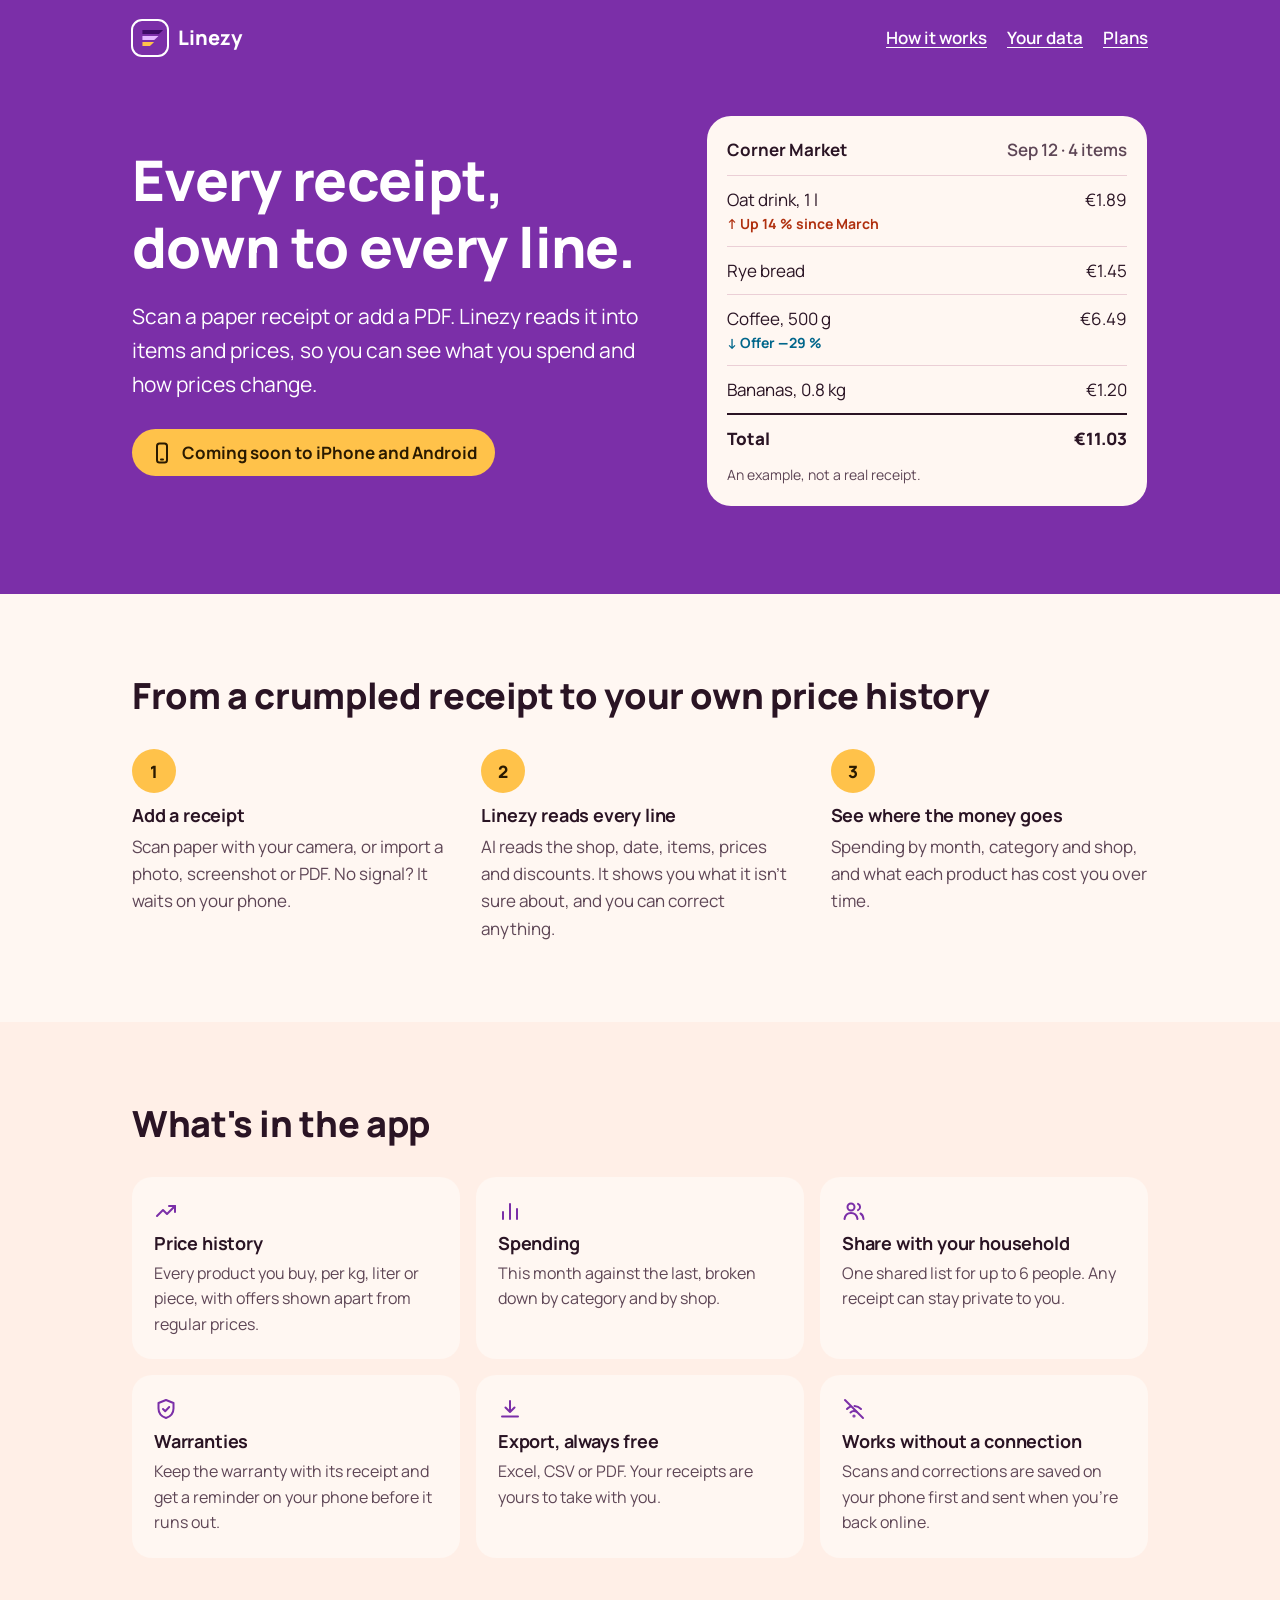
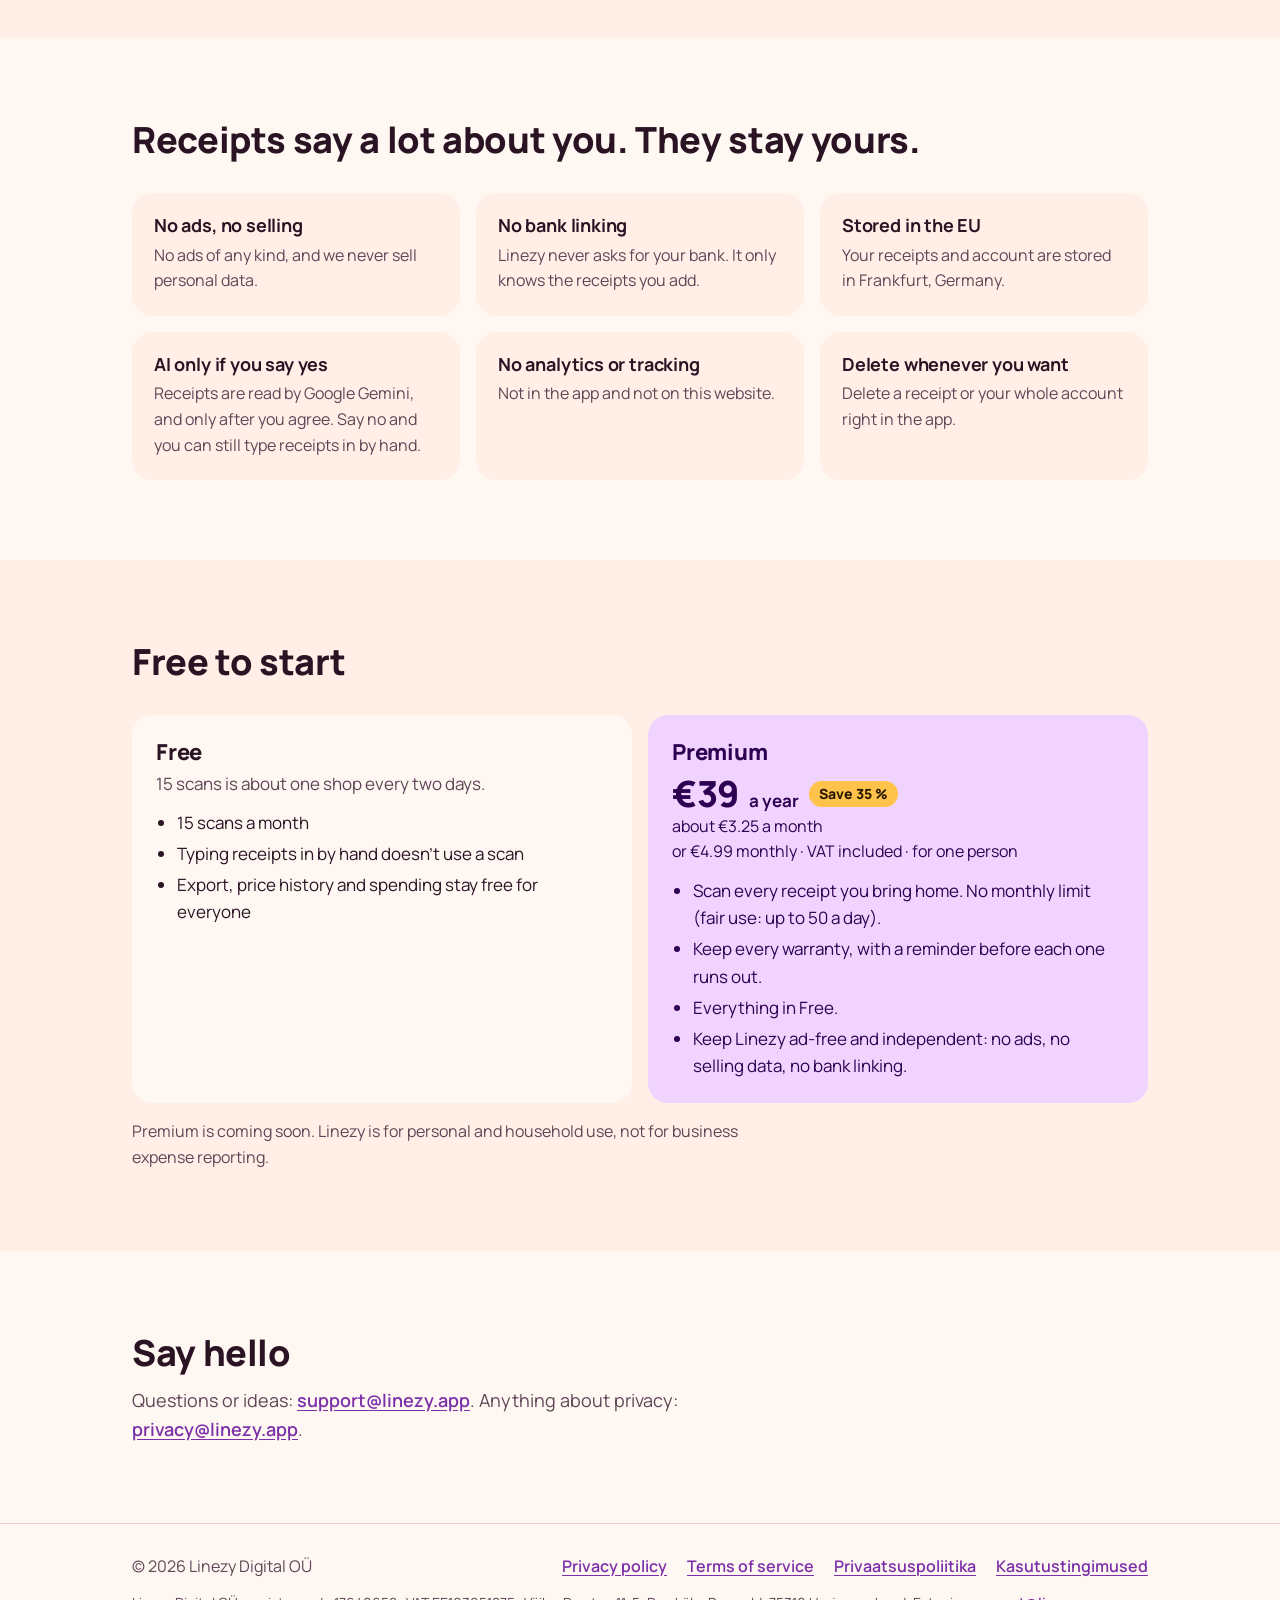
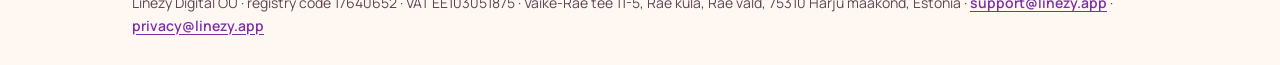
==== index.html @ 65ca2990 "Make the Plans section clearer about Premium Premium card shows the yearly price (EUR 39, about EUR " ====
<!doctype html>
<html lang="en">
<head>
<meta charset="utf-8">
<meta name="viewport" content="width=device-width, initial-scale=1">
<meta http-equiv="Content-Security-Policy" content="default-src 'none'; style-src 'self'; font-src 'self'; img-src 'self'; base-uri 'none'; form-action 'none'">
<meta name="referrer" content="no-referrer">
<meta name="color-scheme" content="light dark">
<meta name="theme-color" content="#7B2FA8">
<title>Linezy: every receipt, down to every line</title>
<meta name="description" content="Linezy reads your shop receipts into items and prices, so you can see what you spend and how prices change. No ads, no bank linking. Coming to iPhone and Android.">
<link rel="icon" href="img/icon.svg" type="image/svg+xml">
<link rel="stylesheet" href="style.css">
</head>
<body>
<a class="skip" href="#main">Skip to content</a>
<header class="site-header on-hero">
  <div class="wrap">
    <a class="brand" href="./"><img src="img/icon.svg" alt="" width="36" height="36">Linezy</a>
    <nav class="site-nav" aria-label="Main">
      <a href="#how">How it works</a>
      <a href="#privacy">Your data</a>
      <a href="#plans">Plans</a>
    </nav>
  </div>
</header>

<main id="main">
  <section class="hero">
    <div class="wrap hero-grid">
      <div>
        <h1>Every receipt, down to every line.</h1>
        <p class="hero-lead">Scan a paper receipt or add a PDF. Linezy reads it into items and prices, so you can see what you spend and how prices change.</p>
        <p class="pill">
          <svg class="ic" viewBox="0 0 24 24" aria-hidden="true"><rect x="7" y="2.5" width="10" height="19" rx="2.5"/><path d="M11 18.5h2"/></svg>
          Coming soon to iPhone and Android
        </p>
      </div>
      <figure class="sample" role="img" aria-label="Example of a receipt read by Linezy: four items with prices, a price rise of 14 percent on one and an offer of 29 percent off on another.">
        <div class="sample-top"><span>Corner Market</span><span>Sep 12 · 4 items</span></div>
        <ul>
          <li><span>Oat drink, 1 l</span><span>€1.89</span><small class="up">↑ Up 14 % since March</small></li>
          <li><span>Rye bread</span><span>€1.45</span></li>
          <li><span>Coffee, 500 g</span><span>€6.49</span><small class="offer">↓ Offer −29 %</small></li>
          <li><span>Bananas, 0.8 kg</span><span>€1.20</span></li>
        </ul>
        <div class="sample-total"><span>Total</span><span>€11.03</span></div>
        <figcaption class="sample-note">An example, not a real receipt.</figcaption>
      </figure>
    </div>
  </section>

  <section class="section" id="how" aria-labelledby="how-h">
    <div class="wrap">
      <h2 id="how-h">From a crumpled receipt to your own price history</h2>
      <ol class="steps">
        <li><h3>Add a receipt</h3><p>Scan paper with your camera, or import a photo, screenshot or PDF. No signal? It waits on your phone.</p></li>
        <li><h3>Linezy reads every line</h3><p>AI reads the shop, date, items, prices and discounts. It shows you what it isn't sure about, and you can correct anything.</p></li>
        <li><h3>See where the money goes</h3><p>Spending by month, category and shop, and what each product has cost you over time.</p></li>
      </ol>
    </div>
  </section>

  <section class="section tint" aria-labelledby="features-h">
    <div class="wrap">
      <h2 id="features-h">What's in the app</h2>
      <ul class="cards">
        <li class="card">
          <svg class="ic" viewBox="0 0 24 24" aria-hidden="true"><path d="M3 17l6-6 4 4 8-8"/><path d="M15 7h6v6"/></svg>
          <h3>Price history</h3><p>Every product you buy, per kg, liter or piece, with offers shown apart from regular prices.</p>
        </li>
        <li class="card">
          <svg class="ic" viewBox="0 0 24 24" aria-hidden="true"><path d="M5 20v-7M12 20V5M19 20V10"/></svg>
          <h3>Spending</h3><p>This month against the last, broken down by category and by shop.</p>
        </li>
        <li class="card">
          <svg class="ic" viewBox="0 0 24 24" aria-hidden="true"><circle cx="9" cy="8" r="3.5"/><path d="M2.5 20c.6-3.8 3.1-6 6.5-6s5.9 2.2 6.5 6"/><path d="M16 4.8a3.5 3.5 0 0 1 0 6.4M18.5 14.5c1.7.9 2.7 2.8 3 5.5"/></svg>
          <h3>Share with your household</h3><p>One shared list for up to 6 people. Any receipt can stay private to you.</p>
        </li>
        <li class="card">
          <svg class="ic" viewBox="0 0 24 24" aria-hidden="true"><path d="M12 3l7.5 3v5.5c0 4.5-3 8-7.5 9.5-4.5-1.5-7.5-5-7.5-9.5V6z"/><path d="M9 12l2.2 2.2L15.2 10"/></svg>
          <h3>Warranties</h3><p>Keep the warranty with its receipt and get a reminder on your phone before it runs out.</p>
        </li>
        <li class="card">
          <svg class="ic" viewBox="0 0 24 24" aria-hidden="true"><path d="M12 4v11M7.5 10.5L12 15l4.5-4.5"/><path d="M4 19.5h16"/></svg>
          <h3>Export, always free</h3><p>Excel, CSV or PDF. Your receipts are yours to take with you.</p>
        </li>
        <li class="card">
          <svg class="ic" viewBox="0 0 24 24" aria-hidden="true"><path d="M3 3l18 18"/><path d="M8.5 15.5a5 5 0 0 1 6-.8M5 12a10 10 0 0 1 3.5-2.4M19 12a10 10 0 0 0-6.5-2.9"/><circle cx="12" cy="19" r=".6"/></svg>
          <h3>Works without a connection</h3><p>Scans and corrections are saved on your phone first and sent when you're back online.</p>
        </li>
      </ul>
    </div>
  </section>

  <section class="section" id="privacy" aria-labelledby="privacy-h">
    <div class="wrap">
      <h2 id="privacy-h">Receipts say a lot about you. They stay yours.</h2>
      <ul class="cards">
        <li class="card"><h3>No ads, no selling</h3><p>No ads of any kind, and we never sell personal data.</p></li>
        <li class="card"><h3>No bank linking</h3><p>Linezy never asks for your bank. It only knows the receipts you add.</p></li>
        <li class="card"><h3>Stored in the EU</h3><p>Your receipts and account are stored in Frankfurt, Germany.</p></li>
        <li class="card"><h3>AI only if you say yes</h3><p>Receipts are read by Google Gemini, and only after you agree. Say no and you can still type receipts in by hand.</p></li>
        <li class="card"><h3>No analytics or tracking</h3><p>Not in the app and not on this website.</p></li>
        <li class="card"><h3>Delete whenever you want</h3><p>Delete a receipt or your whole account right in the app.</p></li>
      </ul>
    </div>
  </section>

  <section class="section tint" id="plans" aria-labelledby="plans-h">
    <div class="wrap">
      <h2 id="plans-h">Free to start</h2>
      <div class="plans">
        <div class="plan">
          <h3>Free</h3>
          <p class="plan-note">15 scans is about one shop every two days.</p>
          <ul>
            <li>15 scans a month</li>
            <li>Typing receipts in by hand doesn't use a scan</li>
            <li>Export, price history and spending stay free for everyone</li>
          </ul>
        </div>
        <div class="plan premium">
          <h3>Premium</h3>
          <div class="price">
            <p class="price-main"><span class="amount">€39</span> a year <span class="badge">Save 35 %</span></p>
            <p class="price-sub">about €3.25 a month</p>
            <p class="price-sub">or €4.99 monthly · VAT included · for one person</p>
          </div>
          <ul>
            <li>Scan every receipt you bring home. No monthly limit (fair use: up to 50 a day).</li>
            <li>Keep every warranty, with a reminder before each one runs out.</li>
            <li>Everything in Free.</li>
            <li>Keep Linezy ad-free and independent: no ads, no selling data, no bank linking.</li>
          </ul>
        </div>
      </div>
      <p class="fine">Premium is coming soon. Linezy is for personal and household use, not for business expense reporting.</p>
    </div>
  </section>

  <section class="section" id="contact" aria-labelledby="contact-h">
    <div class="wrap">
      <h2 id="contact-h">Say hello</h2>
      <p class="section-lead">Questions or ideas: <a href="mailto:support@linezy.app">support@linezy.app</a>. Anything about privacy: <a href="mailto:privacy@linezy.app">privacy@linezy.app</a>.</p>
    </div>
  </section>
</main>

<footer class="site-footer">
  <div class="wrap">
    <p>© 2026 Linezy Digital OÜ</p>
    <nav aria-label="Footer">
      <a href="privacy.html">Privacy policy</a>
      <a href="terms.html">Terms of service</a>
      <a href="privacy-et.html" hreflang="et" lang="et">Privaatsuspoliitika</a>
      <a href="terms-et.html" hreflang="et" lang="et">Kasutustingimused</a>
    </nav>
    <p class="company">Linezy Digital OÜ · registry code 17640652 · VAT EE103051875 · Väike-Rae tee 11-5, Rae küla, Rae vald, 75310 Harju maakond, Estonia · <a href="mailto:support@linezy.app">support@linezy.app</a> · <a href="mailto:privacy@linezy.app">privacy@linezy.app</a></p>
  </div>
</footer>
</body>
</html>
---- style.css ----
/* Linezy website. Colors and type from docs/design/design_tokens.json ("Plum Jam"). No outside requests. */
@font-face {
  font-family: "Manrope";
  src: url("fonts/Manrope-Variable.woff2") format("woff2");
  font-weight: 200 800;
  font-display: swap;
}

:root {
  color-scheme: light dark;
  --surface: #fff7f2;
  --surface-low: #ffefe7;
  --on-surface: #2a1424;
  --on-variant: #5e4656;
  --outline-variant: #ebcfd6;
  --primary: #7b2fa8;
  --primary-container: #f0d3ff;
  --on-primary-container: #2e0052;
  --accent: #ffc24a;
  --on-accent: #2a1a00;
  --hero: #7b2fa8;
  --on-hero: #ffffff;
  --warning-container: #ffde9c;
  --on-warning-container: #2a1a00;
  --price-up: #b0300f;
  --price-down: #00668b;
}

@media (prefers-color-scheme: dark) {
  :root {
    --surface: #1e1220;
    --surface-low: #271a29;
    --on-surface: #f6e1ee;
    --on-variant: #dcc0d3;
    --outline-variant: #55405a;
    --primary: #e4b5ff;
    --primary-container: #6a2a92;
    --on-primary-container: #f3daff;
    --hero: #6a2a92;
    --on-hero: #f3daff;
    --warning-container: #523800;
    --on-warning-container: #ffde9c;
    --price-up: #ffb49f;
    --price-down: #8ecfff;
  }
}

*, *::before, *::after { box-sizing: border-box; }

html { -webkit-text-size-adjust: 100%; scroll-padding-top: 16px; }

body {
  margin: 0;
  background: var(--surface);
  color: var(--on-surface);
  font-family: "Manrope", system-ui, sans-serif;
  font-size: 1.0625rem;
  line-height: 1.6;
  overflow-wrap: break-word;
}

a { color: var(--primary); font-weight: 600; text-underline-offset: 0.18em; }
a:hover { text-decoration-thickness: 2px; }
:focus-visible { outline: 3px solid var(--primary); outline-offset: 2px; border-radius: 4px; }
.hero :focus-visible, .on-hero :focus-visible { outline-color: var(--accent); }

h1, h2, h3 { line-height: 1.2; margin: 0; letter-spacing: -0.01em; }
h1 { font-size: clamp(2.25rem, 6vw, 3.5rem); font-weight: 800; }
h2 { font-size: clamp(1.625rem, 4vw, 2.25rem); font-weight: 800; }
h3 { font-size: 1.125rem; font-weight: 700; }
p { margin: 0; }

.skip {
  position: absolute;
  left: 16px;
  top: -100px;
  z-index: 2;
  padding: 8px 16px;
  background: var(--accent);
  color: var(--on-accent);
  border-radius: 999px;
}
.skip:focus { top: 8px; }

.wrap { width: 100%; max-width: 1080px; margin-inline: auto; padding-inline: 16px; }
@media (min-width: 640px) { .wrap { padding-inline: 32px; } }

.ic {
  width: 24px;
  height: 24px;
  flex: none;
  fill: none;
  stroke: currentColor;
  stroke-width: 2;
  stroke-linecap: round;
  stroke-linejoin: round;
}

/* Header */
.site-header .wrap {
  display: flex;
  flex-wrap: wrap;
  align-items: center;
  justify-content: space-between;
  gap: 8px 24px;
  padding-block: 16px;
}
.brand {
  display: inline-flex;
  align-items: center;
  gap: 10px;
  color: inherit;
  font-size: 1.25rem;
  font-weight: 800;
  text-decoration: none;
  min-height: 44px;
}
.brand img { width: 36px; height: 36px; border-radius: 10px; display: block; }
.on-hero .brand img { outline: 2px solid var(--on-hero); outline-offset: -1px; }
.site-nav { display: flex; flex-wrap: wrap; gap: 4px 20px; }
.site-nav a { display: inline-flex; align-items: center; min-height: 44px; color: inherit; }
.site-header.on-hero { background: var(--hero); color: var(--on-hero); }
.site-header:not(.on-hero) { border-bottom: 1px solid var(--outline-variant); }

/* Hero */
.hero { background: var(--hero); color: var(--on-hero); padding-block: 24px 56px; overflow: hidden; }
.hero-grid { display: grid; gap: 40px; align-items: center; }
@media (min-width: 880px) {
  .hero { padding-block: 40px 88px; }
  .hero-grid { grid-template-columns: 1.15fr 1fr; gap: 64px; }
}
.hero-lead { margin-top: 20px; font-size: clamp(1.125rem, 2.4vw, 1.3125rem); max-width: 34em; }
.pill {
  display: inline-flex;
  align-items: center;
  gap: 8px;
  margin-top: 28px;
  padding: 10px 18px;
  border-radius: 999px;
  background: var(--accent);
  color: var(--on-accent);
  font-weight: 700;
}

/* The example receipt in the hero */
.sample {
  margin: 0;
  background: var(--surface);
  color: var(--on-surface);
  border-radius: 24px;
  padding: 20px;
  max-width: 440px;
  width: 100%;
  justify-self: center;
}
.sample-top { display: flex; justify-content: space-between; gap: 0 12px; flex-wrap: wrap; font-weight: 700; }
.sample-top span:last-child { color: var(--on-variant); font-weight: 600; }
.sample ul { list-style: none; margin: 12px 0 0; padding: 0; }
.sample li {
  display: flex;
  flex-wrap: wrap;
  justify-content: space-between;
  gap: 0 12px;
  padding-block: 10px;
  border-top: 1px solid var(--outline-variant);
}
.sample li small { flex-basis: 100%; font-size: 0.875rem; font-weight: 700; }
.sample .up { color: var(--price-up); }
.sample .offer { color: var(--price-down); }
.sample-total {
  display: flex;
  justify-content: space-between;
  gap: 12px;
  padding-top: 10px;
  border-top: 2px solid var(--on-surface);
  font-weight: 800;
}
.sample-note { margin-top: 12px; font-size: 0.875rem; color: var(--on-variant); }

/* Sections on the landing page */
.section { padding-block: 56px; }
@media (min-width: 880px) { .section { padding-block: 80px; } }
.section.tint { background: var(--surface-low); }
.section-lead { margin-top: 12px; max-width: 38em; color: var(--on-variant); font-size: 1.125rem; }

.steps { list-style: none; margin: 32px 0 0; padding: 0; display: grid; gap: 24px; counter-reset: step; }
@media (min-width: 760px) { .steps { grid-template-columns: repeat(3, 1fr); gap: 32px; } }
.steps li { counter-increment: step; }
.steps li::before {
  content: counter(step);
  display: grid;
  place-items: center;
  width: 44px;
  height: 44px;
  margin-bottom: 12px;
  border-radius: 50%;
  background: var(--accent);
  color: var(--on-accent);
  font-weight: 800;
}
.steps p { margin-top: 6px; color: var(--on-variant); }

.cards { list-style: none; margin: 32px 0 0; padding: 0; display: grid; gap: 16px; }
@media (min-width: 620px) { .cards { grid-template-columns: repeat(2, 1fr); } }
@media (min-width: 960px) { .cards { grid-template-columns: repeat(3, 1fr); } }
.card { padding: 22px; border-radius: 20px; background: var(--surface-low); }
.tint .card { background: var(--surface); }
.card .ic { color: var(--primary); margin-bottom: 10px; display: block; }
.card p { margin-top: 6px; color: var(--on-variant); font-size: 1rem; }

.plans { margin-top: 32px; display: grid; gap: 16px; }
@media (min-width: 720px) { .plans { grid-template-columns: repeat(2, 1fr); } }
.plan { padding: 24px; border-radius: 20px; background: var(--surface); }
.plan.premium { background: var(--primary-container); color: var(--on-primary-container); }
.plan h3 { font-size: 1.375rem; font-weight: 800; }
.plan ul { margin: 12px 0 0; padding-left: 1.25em; }
.plan ul li + li { margin-top: 4px; }
.plan-note { margin: 4px 0 0; color: var(--on-variant); }
.price { margin-top: 8px; }
.price p { margin: 0; }
.price-main { display: flex; flex-wrap: wrap; align-items: baseline; gap: 4px 10px; font-weight: 700; }
.price .amount { font-size: 2.25rem; font-weight: 800; line-height: 1.1; letter-spacing: -.01em; }
.price-sub { font-size: 1rem; }
.badge { align-self: center; padding: 2px 10px; border-radius: 999px; background: var(--accent); color: var(--on-accent); font-size: .875rem; font-weight: 800; white-space: nowrap; }
.fine { margin-top: 16px; color: var(--on-variant); font-size: 1rem; max-width: 40em; }

/* Legal pages */
.doc { max-width: 760px; margin-inline: auto; padding: 32px 16px 72px; }
@media (min-width: 640px) { .doc { padding-inline: 32px; padding-top: 48px; } }
.doc h1 { font-size: clamp(2rem, 5vw, 2.75rem); }
.doc .meta { margin-top: 8px; color: var(--on-variant); }
.doc h2 { font-size: 1.375rem; font-weight: 800; margin-top: 40px; }
.doc p, .doc ul { margin-top: 12px; }
.doc ul { padding-left: 1.25em; }
.doc li + li { margin-top: 6px; }

.toc { margin-top: 24px; padding: 18px 22px; border-radius: 16px; background: var(--surface-low); }
.doc .toc h2 { margin: 0; font-size: 1rem; }
.toc ol { margin: 8px 0 0; padding-left: 1.5em; }
.toc li + li { margin-top: 4px; }
.toc li { padding-block: 3px; }

.doc .rows { list-style: none; margin: 16px 0 0; padding: 0; display: grid; gap: 12px; }
.doc .rows > li { margin: 0; padding: 16px 18px; border-radius: 14px; background: var(--surface-low); }
.rows strong { display: block; font-weight: 700; }
.rows strong .open { display: inline; }
.rows > li > span { display: block; margin-top: 4px; color: var(--on-variant); font-size: 1rem; }
.rows b { color: var(--on-surface); font-weight: 700; }

.banner {
  margin-top: 20px;
  padding: 14px 18px;
  border-radius: 14px;
  background: var(--warning-container);
  color: var(--on-warning-container);
}
.banner .open { outline: 1px solid currentColor; }
.doc .banner p { margin: 0; }
.banner strong { font-weight: 800; }
.open {
  padding: 1px 6px;
  border-radius: 6px;
  background: var(--warning-container);
  color: var(--on-warning-container);
  font-weight: 600;
  box-decoration-break: clone;
  -webkit-box-decoration-break: clone;
}

/* Footer */
.site-footer { border-top: 1px solid var(--outline-variant); padding-block: 20px; color: var(--on-variant); font-size: 1rem; }
.site-footer .wrap { display: flex; flex-wrap: wrap; justify-content: space-between; gap: 0 32px; }
.site-footer nav { display: flex; flex-wrap: wrap; gap: 0 20px; }
.site-footer nav a { display: inline-flex; align-items: center; min-height: 44px; }
.site-footer p { display: flex; align-items: center; min-height: 44px; }

@media print {
  .site-header, .site-footer, .skip, .toc { display: none; }
  body { font-size: 11pt; }
}

.model-form { margin: 1rem 0; padding: .75rem 1rem; border-left: 3px solid currentColor; }

.site-footer p.company { flex-basis: 100%; display: block; min-height: 0; margin: 4px 0 8px; font-size: .875rem; line-height: 1.6; }
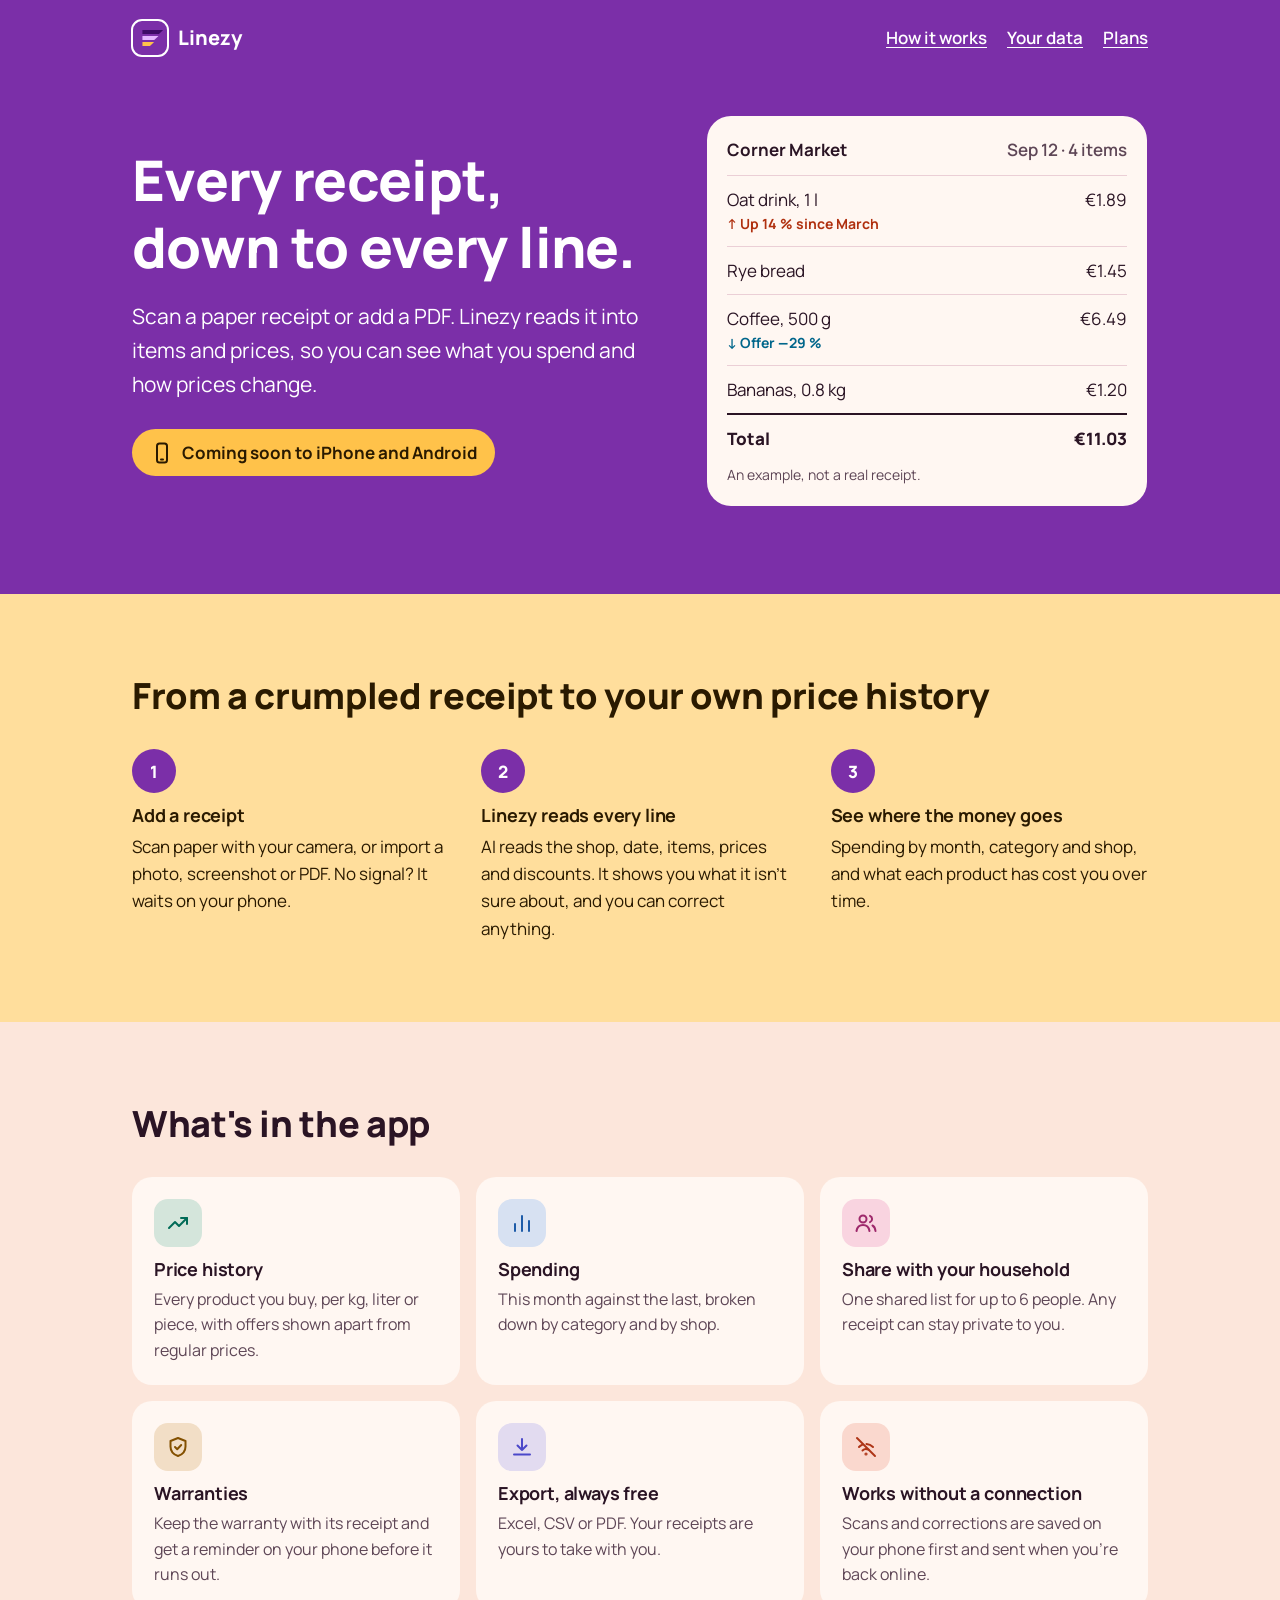
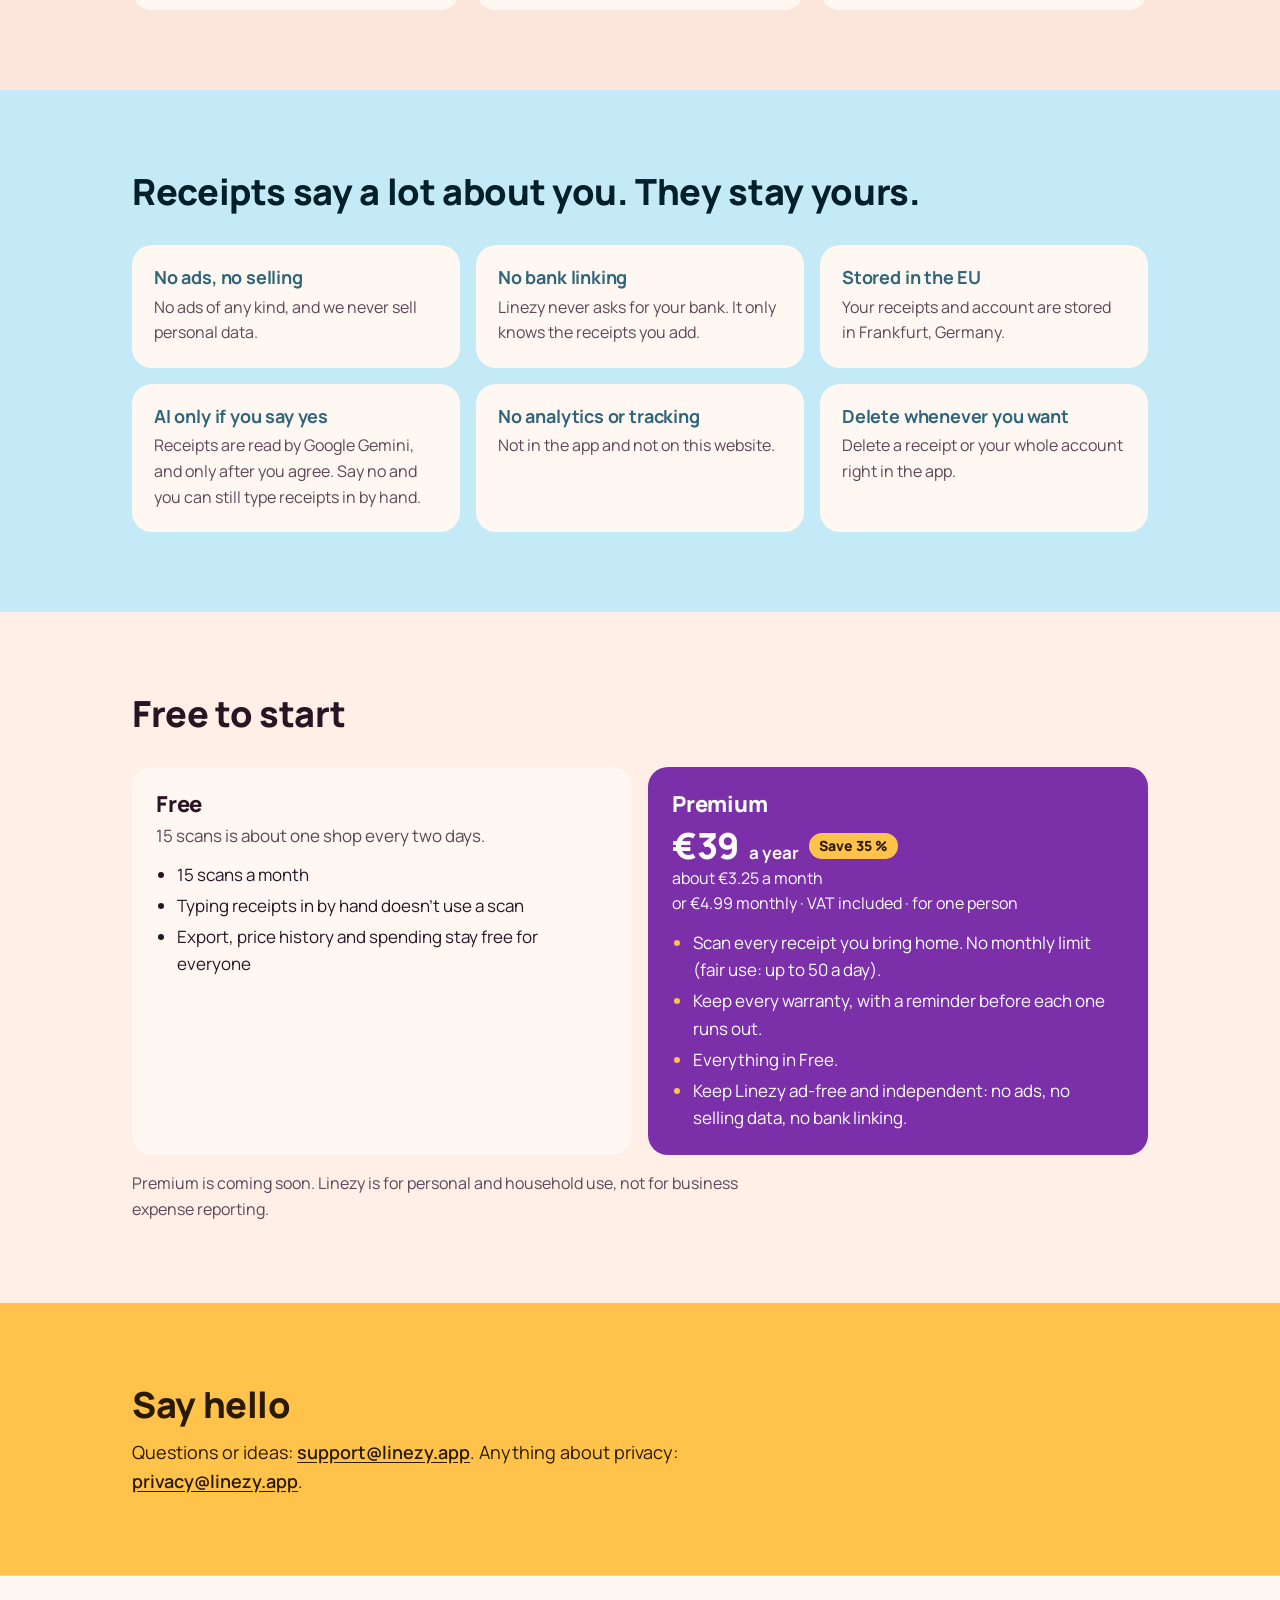
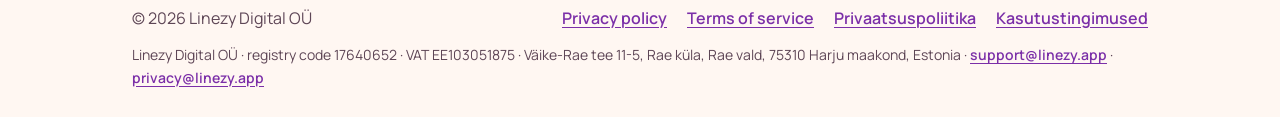
==== commit d0798a40: "Give the homepage sections their own colours Use the app's Plum Jam palette: amber band for how it w" ====
--- a/index.html
+++ b/index.html
@@ -50,7 +50,7 @@
     </div>
   </section>
 
-  <section class="section" id="how" aria-labelledby="how-h">
+  <section class="section band-amber" id="how" aria-labelledby="how-h">
     <div class="wrap">
       <h2 id="how-h">From a crumpled receipt to your own price history</h2>
       <ol class="steps">
@@ -61,39 +61,39 @@
     </div>
   </section>
 
-  <section class="section tint" aria-labelledby="features-h">
+  <section class="section band-warm" aria-labelledby="features-h">
     <div class="wrap">
       <h2 id="features-h">What's in the app</h2>
       <ul class="cards">
-        <li class="card">
-          <svg class="ic" viewBox="0 0 24 24" aria-hidden="true"><path d="M3 17l6-6 4 4 8-8"/><path d="M15 7h6v6"/></svg>
+        <li class="card cat-produce">
+          <span class="tile"><svg class="ic" viewBox="0 0 24 24" aria-hidden="true"><path d="M3 17l6-6 4 4 8-8"/><path d="M15 7h6v6"/></svg></span>
           <h3>Price history</h3><p>Every product you buy, per kg, liter or piece, with offers shown apart from regular prices.</p>
         </li>
-        <li class="card">
-          <svg class="ic" viewBox="0 0 24 24" aria-hidden="true"><path d="M5 20v-7M12 20V5M19 20V10"/></svg>
+        <li class="card cat-dairy">
+          <span class="tile"><svg class="ic" viewBox="0 0 24 24" aria-hidden="true"><path d="M5 20v-7M12 20V5M19 20V10"/></svg></span>
           <h3>Spending</h3><p>This month against the last, broken down by category and by shop.</p>
         </li>
-        <li class="card">
-          <svg class="ic" viewBox="0 0 24 24" aria-hidden="true"><circle cx="9" cy="8" r="3.5"/><path d="M2.5 20c.6-3.8 3.1-6 6.5-6s5.9 2.2 6.5 6"/><path d="M16 4.8a3.5 3.5 0 0 1 0 6.4M18.5 14.5c1.7.9 2.7 2.8 3 5.5"/></svg>
+        <li class="card cat-beverages">
+          <span class="tile"><svg class="ic" viewBox="0 0 24 24" aria-hidden="true"><circle cx="9" cy="8" r="3.5"/><path d="M2.5 20c.6-3.8 3.1-6 6.5-6s5.9 2.2 6.5 6"/><path d="M16 4.8a3.5 3.5 0 0 1 0 6.4M18.5 14.5c1.7.9 2.7 2.8 3 5.5"/></svg></span>
           <h3>Share with your household</h3><p>One shared list for up to 6 people. Any receipt can stay private to you.</p>
         </li>
-        <li class="card">
-          <svg class="ic" viewBox="0 0 24 24" aria-hidden="true"><path d="M12 3l7.5 3v5.5c0 4.5-3 8-7.5 9.5-4.5-1.5-7.5-5-7.5-9.5V6z"/><path d="M9 12l2.2 2.2L15.2 10"/></svg>
+        <li class="card cat-bakery">
+          <span class="tile"><svg class="ic" viewBox="0 0 24 24" aria-hidden="true"><path d="M12 3l7.5 3v5.5c0 4.5-3 8-7.5 9.5-4.5-1.5-7.5-5-7.5-9.5V6z"/><path d="M9 12l2.2 2.2L15.2 10"/></svg></span>
           <h3>Warranties</h3><p>Keep the warranty with its receipt and get a reminder on your phone before it runs out.</p>
         </li>
-        <li class="card">
-          <svg class="ic" viewBox="0 0 24 24" aria-hidden="true"><path d="M12 4v11M7.5 10.5L12 15l4.5-4.5"/><path d="M4 19.5h16"/></svg>
+        <li class="card cat-deposit">
+          <span class="tile"><svg class="ic" viewBox="0 0 24 24" aria-hidden="true"><path d="M12 4v11M7.5 10.5L12 15l4.5-4.5"/><path d="M4 19.5h16"/></svg></span>
           <h3>Export, always free</h3><p>Excel, CSV or PDF. Your receipts are yours to take with you.</p>
         </li>
-        <li class="card">
-          <svg class="ic" viewBox="0 0 24 24" aria-hidden="true"><path d="M3 3l18 18"/><path d="M8.5 15.5a5 5 0 0 1 6-.8M5 12a10 10 0 0 1 3.5-2.4M19 12a10 10 0 0 0-6.5-2.9"/><circle cx="12" cy="19" r=".6"/></svg>
+        <li class="card cat-meat">
+          <span class="tile"><svg class="ic" viewBox="0 0 24 24" aria-hidden="true"><path d="M3 3l18 18"/><path d="M8.5 15.5a5 5 0 0 1 6-.8M5 12a10 10 0 0 1 3.5-2.4M19 12a10 10 0 0 0-6.5-2.9"/><circle cx="12" cy="19" r=".6"/></svg></span>
           <h3>Works without a connection</h3><p>Scans and corrections are saved on your phone first and sent when you're back online.</p>
         </li>
       </ul>
     </div>
   </section>
 
-  <section class="section" id="privacy" aria-labelledby="privacy-h">
+  <section class="section band-teal" id="privacy" aria-labelledby="privacy-h">
     <div class="wrap">
       <h2 id="privacy-h">Receipts say a lot about you. They stay yours.</h2>
       <ul class="cards">
@@ -107,7 +107,7 @@
     </div>
   </section>
 
-  <section class="section tint" id="plans" aria-labelledby="plans-h">
+  <section class="section band-lilac" id="plans" aria-labelledby="plans-h">
     <div class="wrap">
       <h2 id="plans-h">Free to start</h2>
       <div class="plans">
@@ -139,7 +139,7 @@
     </div>
   </section>
 
-  <section class="section" id="contact" aria-labelledby="contact-h">
+  <section class="section band-yellow" id="contact" aria-labelledby="contact-h">
     <div class="wrap">
       <h2 id="contact-h">Say hello</h2>
       <p class="section-lead">Questions or ideas: <a href="mailto:support@linezy.app">support@linezy.app</a>. Anything about privacy: <a href="mailto:privacy@linezy.app">privacy@linezy.app</a>.</p>
--- a/style.css
+++ b/style.css
@@ -24,6 +24,17 @@
   --on-warning-container: #2a1a00;
   --price-up: #b0300f;
   --price-down: #00668b;
+  --surface-container: #fce6db;
+  --tertiary: #2f6578;
+  --card-raised: #fff7f2;
+  --tertiary-container: #c4eaf8;
+  --on-tertiary-container: #001f28;
+  --cat-produce: #0e9373; --cat-produce-text: #006b57;
+  --cat-dairy: #1e7bf0; --cat-dairy-text: #1d5ba8;
+  --cat-beverages: #e0368f; --cat-beverages-text: #9e296b;
+  --cat-bakery: #b86e00; --cat-bakery-text: #835000;
+  --cat-deposit: #5e5ce6; --cat-deposit-text: #4b48c9;
+  --cat-meat: #e5482a; --cat-meat-text: #ae3517;
 }
 
 @media (prefers-color-scheme: dark) {
@@ -42,6 +53,17 @@
     --on-warning-container: #ffde9c;
     --price-up: #ffb49f;
     --price-down: #8ecfff;
+    --surface-container: #2d1f2f;
+    --tertiary: #a3d0e3;
+    --card-raised: #38293a;
+    --tertiary-container: #134d5f;
+    --on-tertiary-container: #c4eaf8;
+    --cat-produce: #2ed3a6; --cat-produce-text: #5fd6b5;
+    --cat-dairy: #5aa2ff; --cat-dairy-text: #8db9ff;
+    --cat-beverages: #ff6bb5; --cat-beverages-text: #f59bcb;
+    --cat-bakery: #ffc24a; --cat-bakery-text: #ffc24a;
+    --cat-deposit: #9c93ff; --cat-deposit-text: #bdb7ff;
+    --cat-meat: #ff7a55; --cat-meat-text: #ff9e7e;
   }
 }
 
@@ -282,3 +304,31 @@
 .model-form { margin: 1rem 0; padding: .75rem 1rem; border-left: 3px solid currentColor; }
 
 .site-footer p.company { flex-basis: 100%; display: block; min-height: 0; margin: 4px 0 8px; font-size: .875rem; line-height: 1.6; }
+
+/* Coloured bands (app palette: Plum Jam) */
+.band-warm { background: var(--surface-container); }
+.band-warm .card { background: var(--card-raised); }
+.band-teal { background: var(--tertiary-container); color: var(--on-tertiary-container); }
+.band-teal .card { background: var(--card-raised); color: var(--on-surface); }
+.band-teal .card h3 { color: var(--tertiary); }
+.band-lilac { background: var(--surface-low); }
+.band-lilac .plan { background: var(--card-raised); }
+.band-lilac .plan.premium { background: var(--hero); }
+.band-amber { background: var(--warning-container); color: var(--on-warning-container); }
+.band-amber .steps p { color: var(--on-warning-container); }
+.band-amber .steps li::before { background: var(--hero); color: var(--on-hero); }
+.band-yellow { background: var(--accent); color: var(--on-accent); }
+.band-yellow .section-lead, .band-yellow a { color: var(--on-accent); }
+.band-yellow :focus-visible { outline-color: var(--on-accent); }
+.plan.premium { background: var(--hero); color: var(--on-hero); }
+.plan.premium li::marker { color: var(--accent); }
+
+.card .tile { display: grid; place-items: center; width: 48px; height: 48px; margin-bottom: 12px; border-radius: 14px;
+  background: color-mix(in srgb, var(--cat) 18%, var(--card-raised)); color: var(--cat-text); }
+.card .tile .ic { margin: 0; color: inherit; }
+.cat-produce { --cat: var(--cat-produce); --cat-text: var(--cat-produce-text); }
+.cat-dairy { --cat: var(--cat-dairy); --cat-text: var(--cat-dairy-text); }
+.cat-beverages { --cat: var(--cat-beverages); --cat-text: var(--cat-beverages-text); }
+.cat-bakery { --cat: var(--cat-bakery); --cat-text: var(--cat-bakery-text); }
+.cat-deposit { --cat: var(--cat-deposit); --cat-text: var(--cat-deposit-text); }
+.cat-meat { --cat: var(--cat-meat); --cat-text: var(--cat-meat-text); }
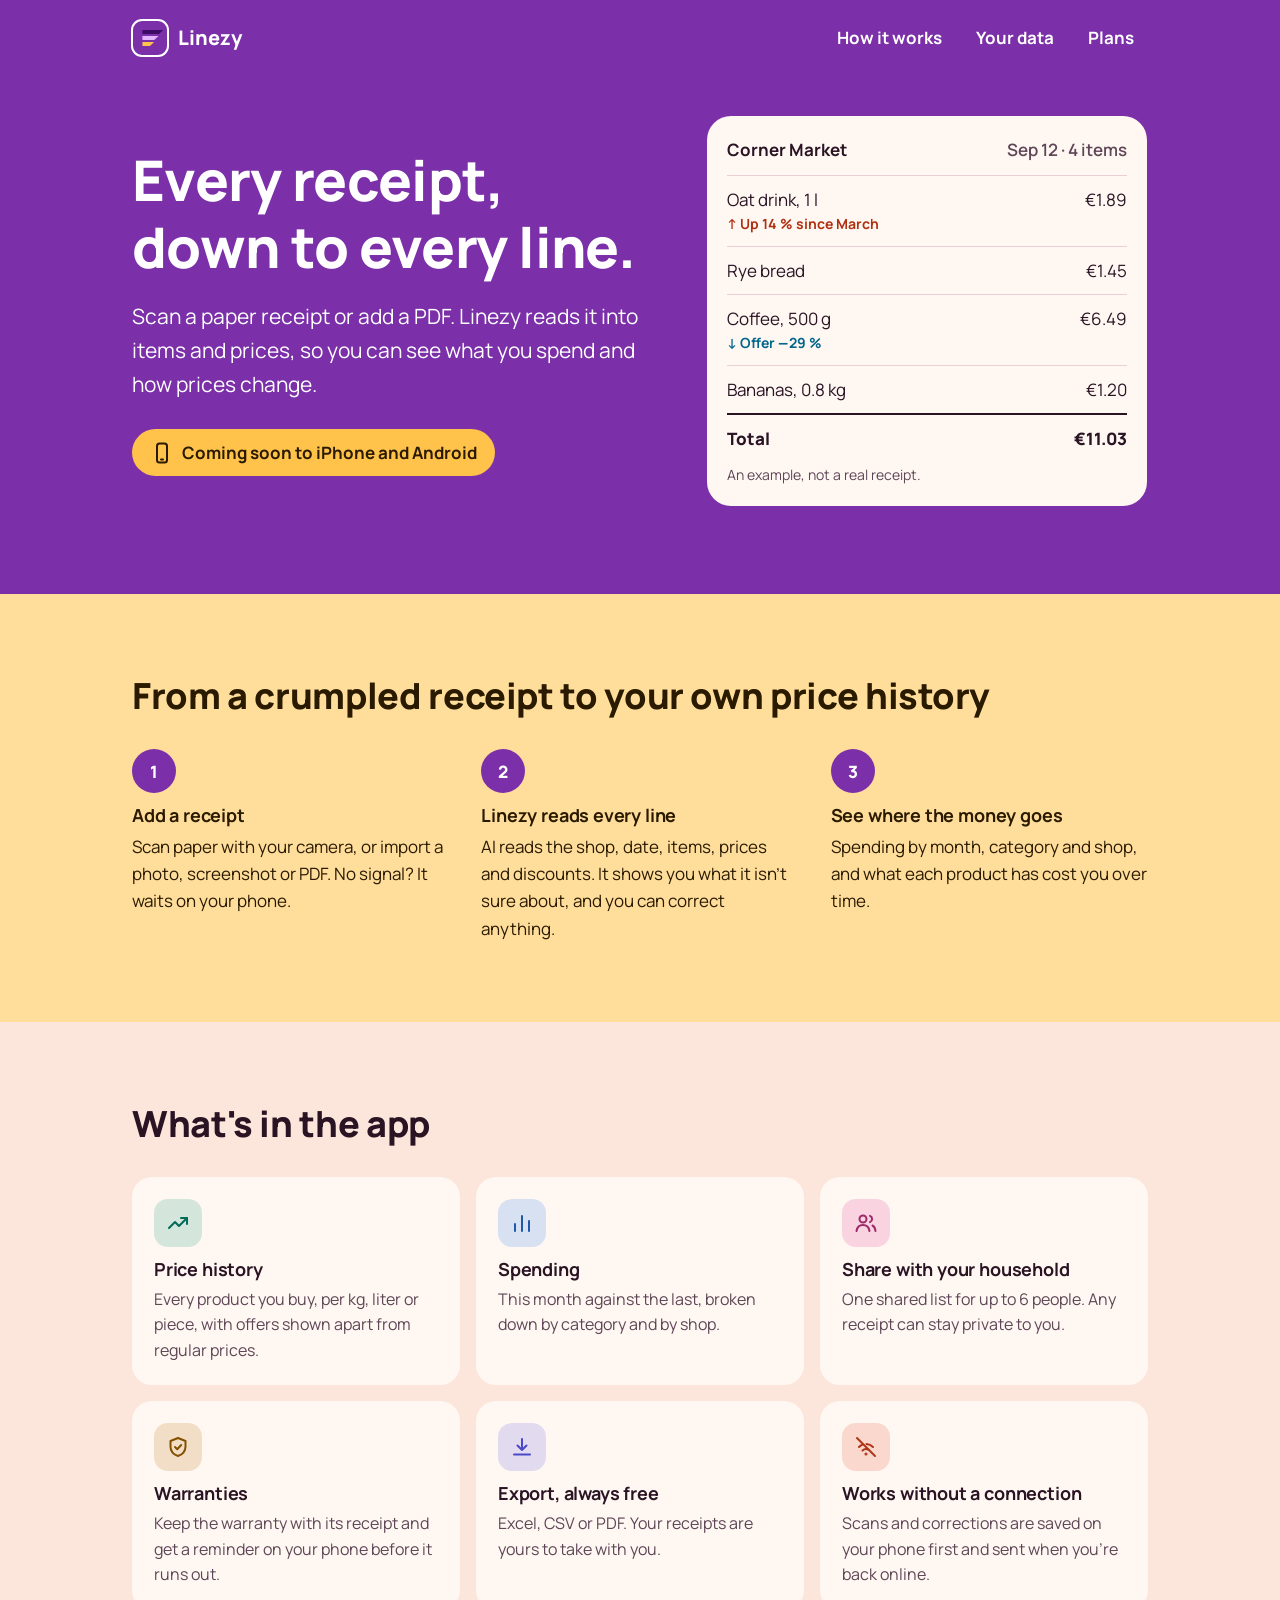
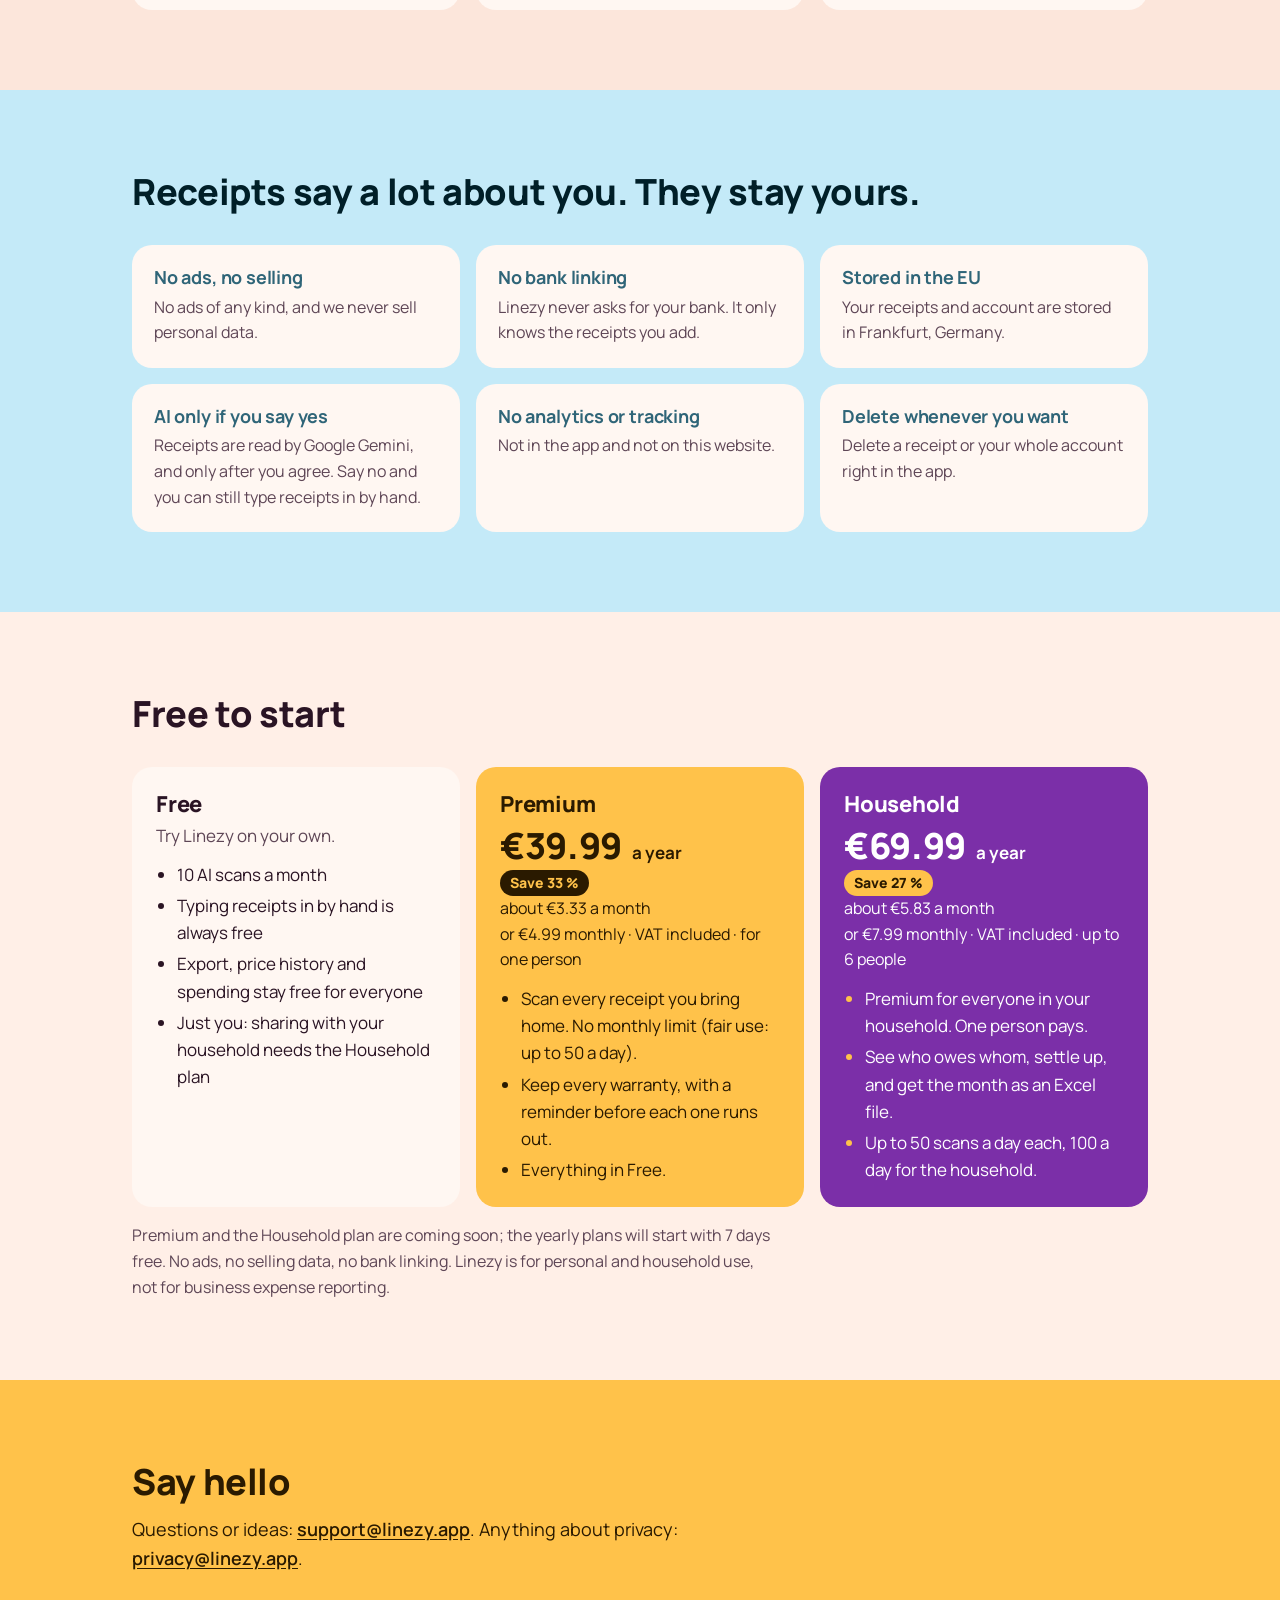
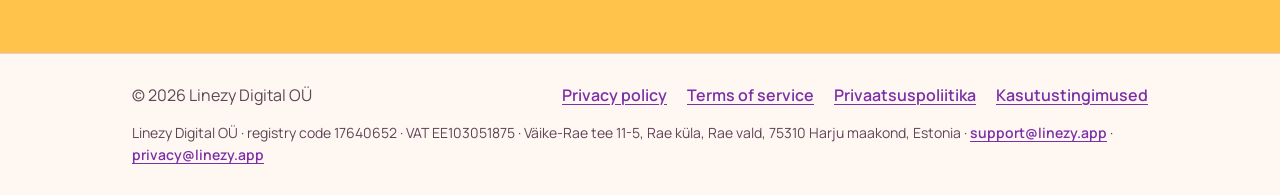
==== commit 396d7fcb: "Plans: Free, Premium and Household; Terms and privacy policy of November 15, 2026 Co-Authored-By: Cl" ====
--- a/index.html
+++ b/index.html
@@ -113,29 +113,42 @@
       <div class="plans">
         <div class="plan">
           <h3>Free</h3>
-          <p class="plan-note">15 scans is about one shop every two days.</p>
+          <p class="plan-note">Try Linezy on your own.</p>
           <ul>
-            <li>15 scans a month</li>
-            <li>Typing receipts in by hand doesn't use a scan</li>
+            <li>10 AI scans a month</li>
+            <li>Typing receipts in by hand is always free</li>
             <li>Export, price history and spending stay free for everyone</li>
+            <li>Just you: sharing with your household needs the Household plan</li>
           </ul>
         </div>
         <div class="plan premium">
           <h3>Premium</h3>
           <div class="price">
-            <p class="price-main"><span class="amount">€39</span> a year <span class="badge">Save 35 %</span></p>
-            <p class="price-sub">about €3.25 a month</p>
+            <p class="price-main"><span class="amount">€39.99</span> a year <span class="badge">Save 33 %</span></p>
+            <p class="price-sub">about €3.33 a month</p>
             <p class="price-sub">or €4.99 monthly · VAT included · for one person</p>
           </div>
           <ul>
             <li>Scan every receipt you bring home. No monthly limit (fair use: up to 50 a day).</li>
             <li>Keep every warranty, with a reminder before each one runs out.</li>
             <li>Everything in Free.</li>
-            <li>Keep Linezy ad-free and independent: no ads, no selling data, no bank linking.</li>
+          </ul>
+        </div>
+        <div class="plan household">
+          <h3>Household</h3>
+          <div class="price">
+            <p class="price-main"><span class="amount">€69.99</span> a year <span class="badge">Save 27 %</span></p>
+            <p class="price-sub">about €5.83 a month</p>
+            <p class="price-sub">or €7.99 monthly · VAT included · up to 6 people</p>
+          </div>
+          <ul>
+            <li>Premium for everyone in your household. One person pays.</li>
+            <li>See who owes whom, settle up, and get the month as an Excel file.</li>
+            <li>Up to 50 scans a day each, 100 a day for the household.</li>
           </ul>
         </div>
       </div>
-      <p class="fine">Premium is coming soon. Linezy is for personal and household use, not for business expense reporting.</p>
+      <p class="fine">Premium and the Household plan are coming soon; the yearly plans will start with 7 days free. No ads, no selling data, no bank linking. Linezy is for personal and household use, not for business expense reporting.</p>
     </div>
   </section>
 
--- a/style.css
+++ b/style.css
@@ -231,7 +231,7 @@
 .card p { margin-top: 6px; color: var(--on-variant); font-size: 1rem; }
 
 .plans { margin-top: 32px; display: grid; gap: 16px; }
-@media (min-width: 720px) { .plans { grid-template-columns: repeat(2, 1fr); } }
+.plans { grid-template-columns: repeat(auto-fit, minmax(260px, 1fr)); }
 .plan { padding: 24px; border-radius: 20px; background: var(--surface); }
 .plan.premium { background: var(--primary-container); color: var(--on-primary-container); }
 .plan h3 { font-size: 1.375rem; font-weight: 800; }
@@ -313,15 +313,19 @@
 .band-teal .card h3 { color: var(--tertiary); }
 .band-lilac { background: var(--surface-low); }
 .band-lilac .plan { background: var(--card-raised); }
-.band-lilac .plan.premium { background: var(--hero); }
+.band-lilac .plan.premium { background: var(--accent); }
+.band-lilac .plan.household { background: var(--hero); }
 .band-amber { background: var(--warning-container); color: var(--on-warning-container); }
 .band-amber .steps p { color: var(--on-warning-container); }
 .band-amber .steps li::before { background: var(--hero); color: var(--on-hero); }
 .band-yellow { background: var(--accent); color: var(--on-accent); }
 .band-yellow .section-lead, .band-yellow a { color: var(--on-accent); }
 .band-yellow :focus-visible { outline-color: var(--on-accent); }
-.plan.premium { background: var(--hero); color: var(--on-hero); }
-.plan.premium li::marker { color: var(--accent); }
+/* As in the app: Premium amber, the Household plan plum. */
+.plan.premium { background: var(--accent); color: var(--on-accent); }
+.plan.premium .badge { background: var(--on-accent); color: var(--accent); }
+.plan.household { background: var(--hero); color: var(--on-hero); }
+.plan.household li::marker { color: var(--accent); }
 
 .card .tile { display: grid; place-items: center; width: 48px; height: 48px; margin-bottom: 12px; border-radius: 14px;
   background: color-mix(in srgb, var(--cat) 18%, var(--card-raised)); color: var(--cat-text); }
@@ -332,3 +336,25 @@
 .cat-bakery { --cat: var(--cat-bakery); --cat-text: var(--cat-bakery-text); }
 .cat-deposit { --cat: var(--cat-deposit); --cat-text: var(--cat-deposit-text); }
 .cat-meat { --cat: var(--cat-meat); --cat-text: var(--cat-meat-text); }
+
+/* Colour on the legal pages (app palette: Plum Jam) */
+.doc h1 { color: var(--primary); }
+.toc { background: var(--tertiary-container); color: var(--on-tertiary-container); }
+.toc a { color: var(--on-tertiary-container); }
+.doc h2:not(#toc-h) { padding-left: 14px; border-left: 6px solid var(--bar, var(--primary)); border-radius: 3px; }
+.doc h2:nth-of-type(6n+1) { --bar: var(--primary); }
+.doc h2:nth-of-type(6n+2) { --bar: var(--cat-produce); }
+.doc h2:nth-of-type(6n+3) { --bar: var(--cat-dairy); }
+.doc h2:nth-of-type(6n+4) { --bar: var(--cat-bakery); }
+.doc h2:nth-of-type(6n+5) { --bar: var(--cat-beverages); }
+.doc h2:nth-of-type(6n) { --bar: var(--cat-deposit); }
+.doc .rows > li { background: var(--surface-container); border-left: 5px solid var(--tertiary); }
+.doc .model-form { border-left: 0; border-radius: 14px; padding: 16px 20px; background: var(--warning-container); color: var(--on-warning-container); }
+.doc .model-form a { color: var(--on-warning-container); }
+
+/* Header tabs: pills instead of underlines */
+.site-nav { gap: 4px 6px; }
+.site-nav a { padding-inline: 14px; border-radius: 999px; text-decoration: none; font-weight: 700; transition: background-color .15s; }
+.site-nav a:hover { background: color-mix(in srgb, currentColor 16%, transparent); }
+.site-nav a[aria-current="page"] { background: var(--accent); color: var(--on-accent); }
+@media (max-width: 480px) { .site-nav { margin-left: -14px; } }
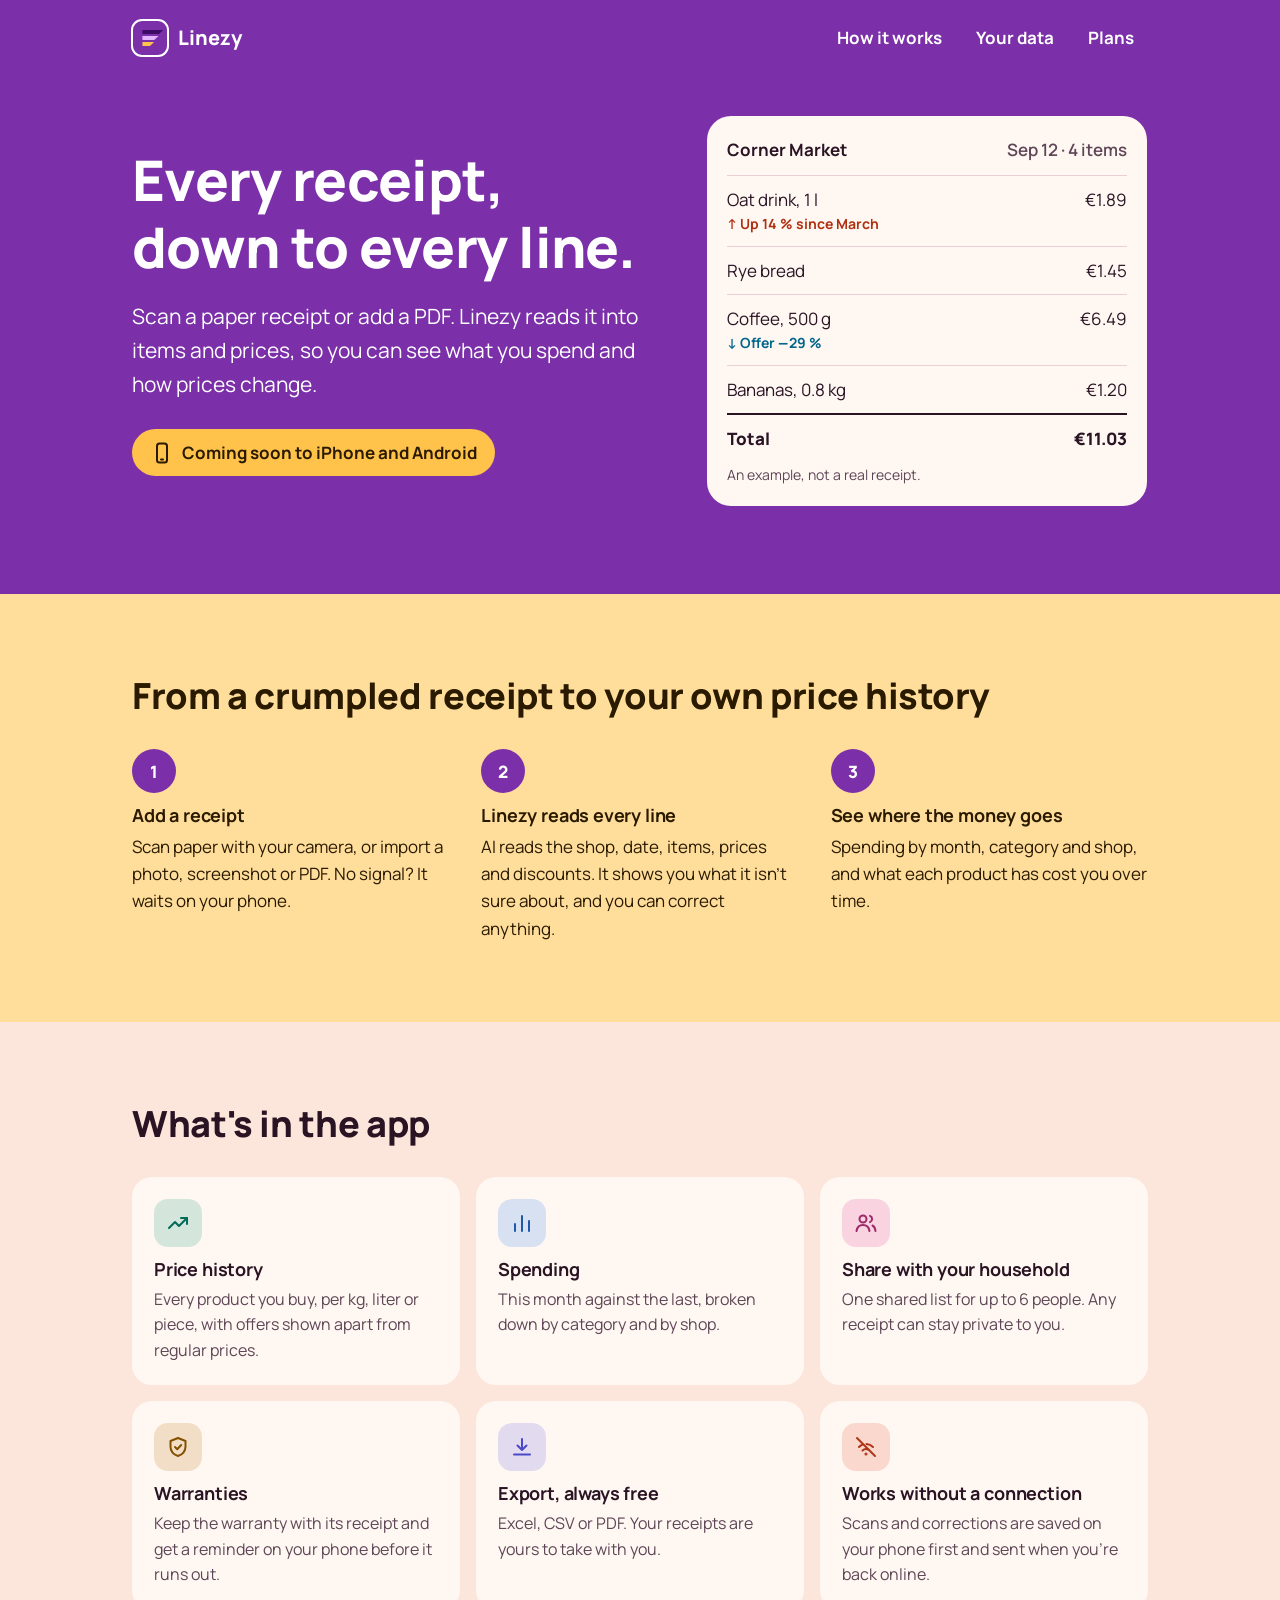
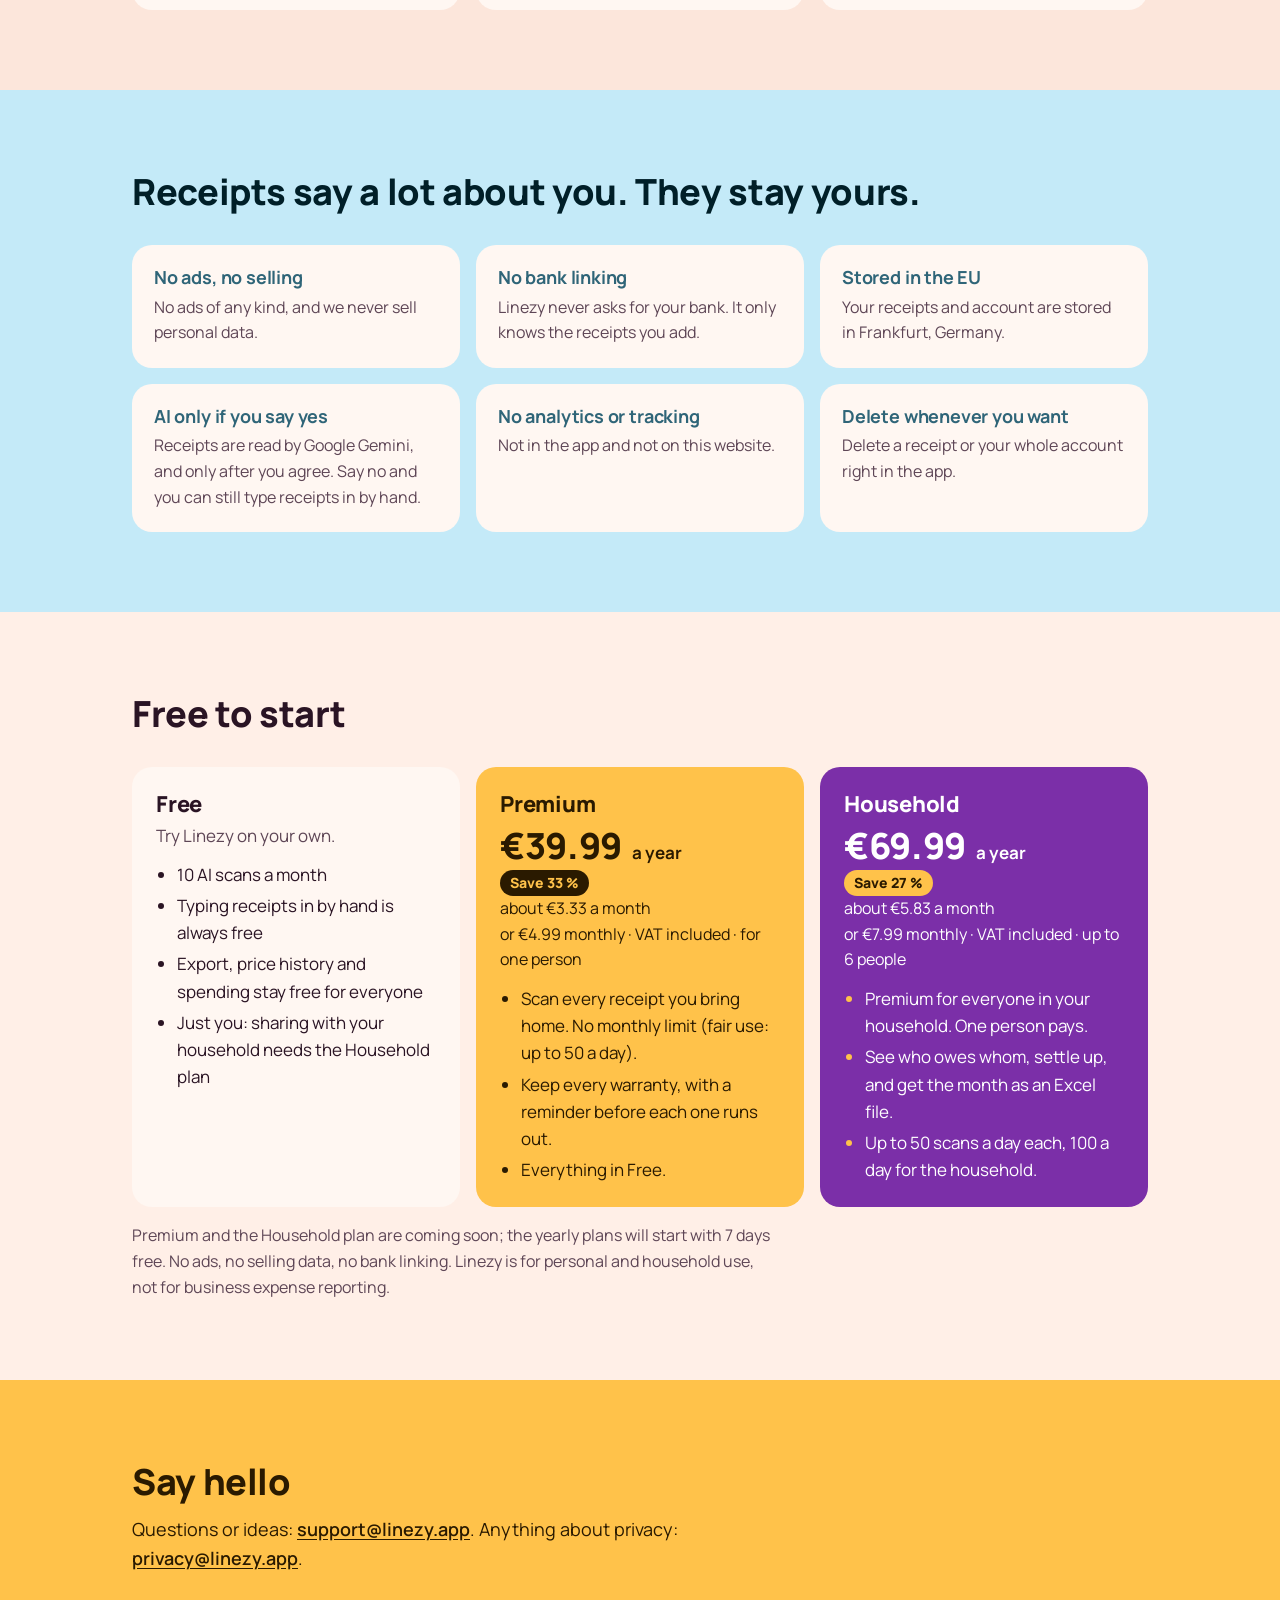
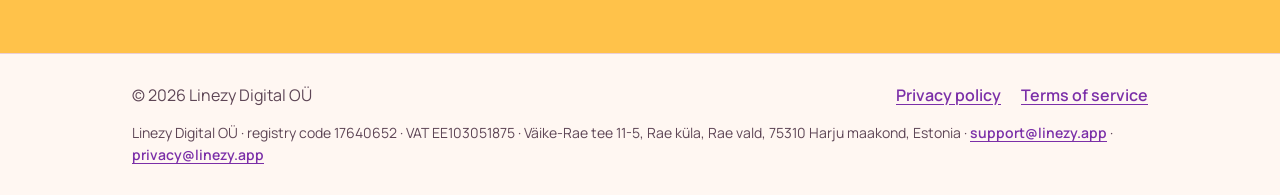
==== commit 176e1320: "Language menu on the legal pages; front page footer in English only The "Eesti keeles" / "In English" ====
--- a/index.html
+++ b/index.html
@@ -166,8 +166,6 @@
     <nav aria-label="Footer">
       <a href="privacy.html">Privacy policy</a>
       <a href="terms.html">Terms of service</a>
-      <a href="privacy-et.html" hreflang="et" lang="et">Privaatsuspoliitika</a>
-      <a href="terms-et.html" hreflang="et" lang="et">Kasutustingimused</a>
     </nav>
     <p class="company">Linezy Digital OÜ · registry code 17640652 · VAT EE103051875 · Väike-Rae tee 11-5, Rae küla, Rae vald, 75310 Harju maakond, Estonia · <a href="mailto:support@linezy.app">support@linezy.app</a> · <a href="mailto:privacy@linezy.app">privacy@linezy.app</a></p>
   </div>
--- a/style.css
+++ b/style.css
@@ -358,3 +358,26 @@
 .site-nav a:hover { background: color-mix(in srgb, currentColor 16%, transparent); }
 .site-nav a[aria-current="page"] { background: var(--accent); color: var(--on-accent); }
 @media (max-width: 480px) { .site-nav { margin-left: -14px; } }
+
+/* Language menu (no script: details/summary) */
+.lang { position: relative; }
+.lang summary { list-style: none; display: inline-flex; align-items: center; gap: 8px; min-height: 44px; padding-inline: 14px;
+  border-radius: 999px; cursor: pointer; font-weight: 700; user-select: none; }
+.lang summary::-webkit-details-marker { display: none; }
+.lang summary .ic { width: 20px; height: 20px; }
+.lang summary::after { content: ""; width: 7px; height: 7px; margin: -3px 2px 0 2px; border-right: 2px solid currentColor;
+  border-bottom: 2px solid currentColor; transform: rotate(45deg); }
+.lang[open] summary::after { margin-top: 5px; transform: rotate(-135deg); }
+.lang summary:hover, .lang[open] summary { background: color-mix(in srgb, currentColor 16%, transparent); }
+.lang summary:focus-visible { outline: 3px solid var(--accent); outline-offset: 2px; }
+.lang ul { position: absolute; right: 0; top: calc(100% + 8px); z-index: 10; min-width: 170px; margin: 0; padding: 6px;
+  list-style: none; background: var(--surface); color: var(--on-surface); border: 1px solid var(--outline-variant);
+  border-radius: 16px; box-shadow: 0 10px 28px rgb(0 0 0 / .28); }
+.site-nav .lang ul a { display: flex; justify-content: space-between; align-items: center; gap: 16px; min-height: 44px;
+  padding: 0 14px; border-radius: 10px; color: var(--on-surface); font-weight: 600; text-decoration: none; }
+.site-nav .lang ul a:hover { background: var(--surface-low); }
+.site-nav .lang ul a[aria-current] { background: var(--primary-container); color: var(--on-primary-container); }
+.site-nav .lang ul a[aria-current]::after { content: "✓"; font-weight: 800; }
+.site-nav .lang ul a:focus-visible { outline-color: var(--primary); }
+@media (max-width: 480px) { .lang ul { right: auto; left: 0; } }
+
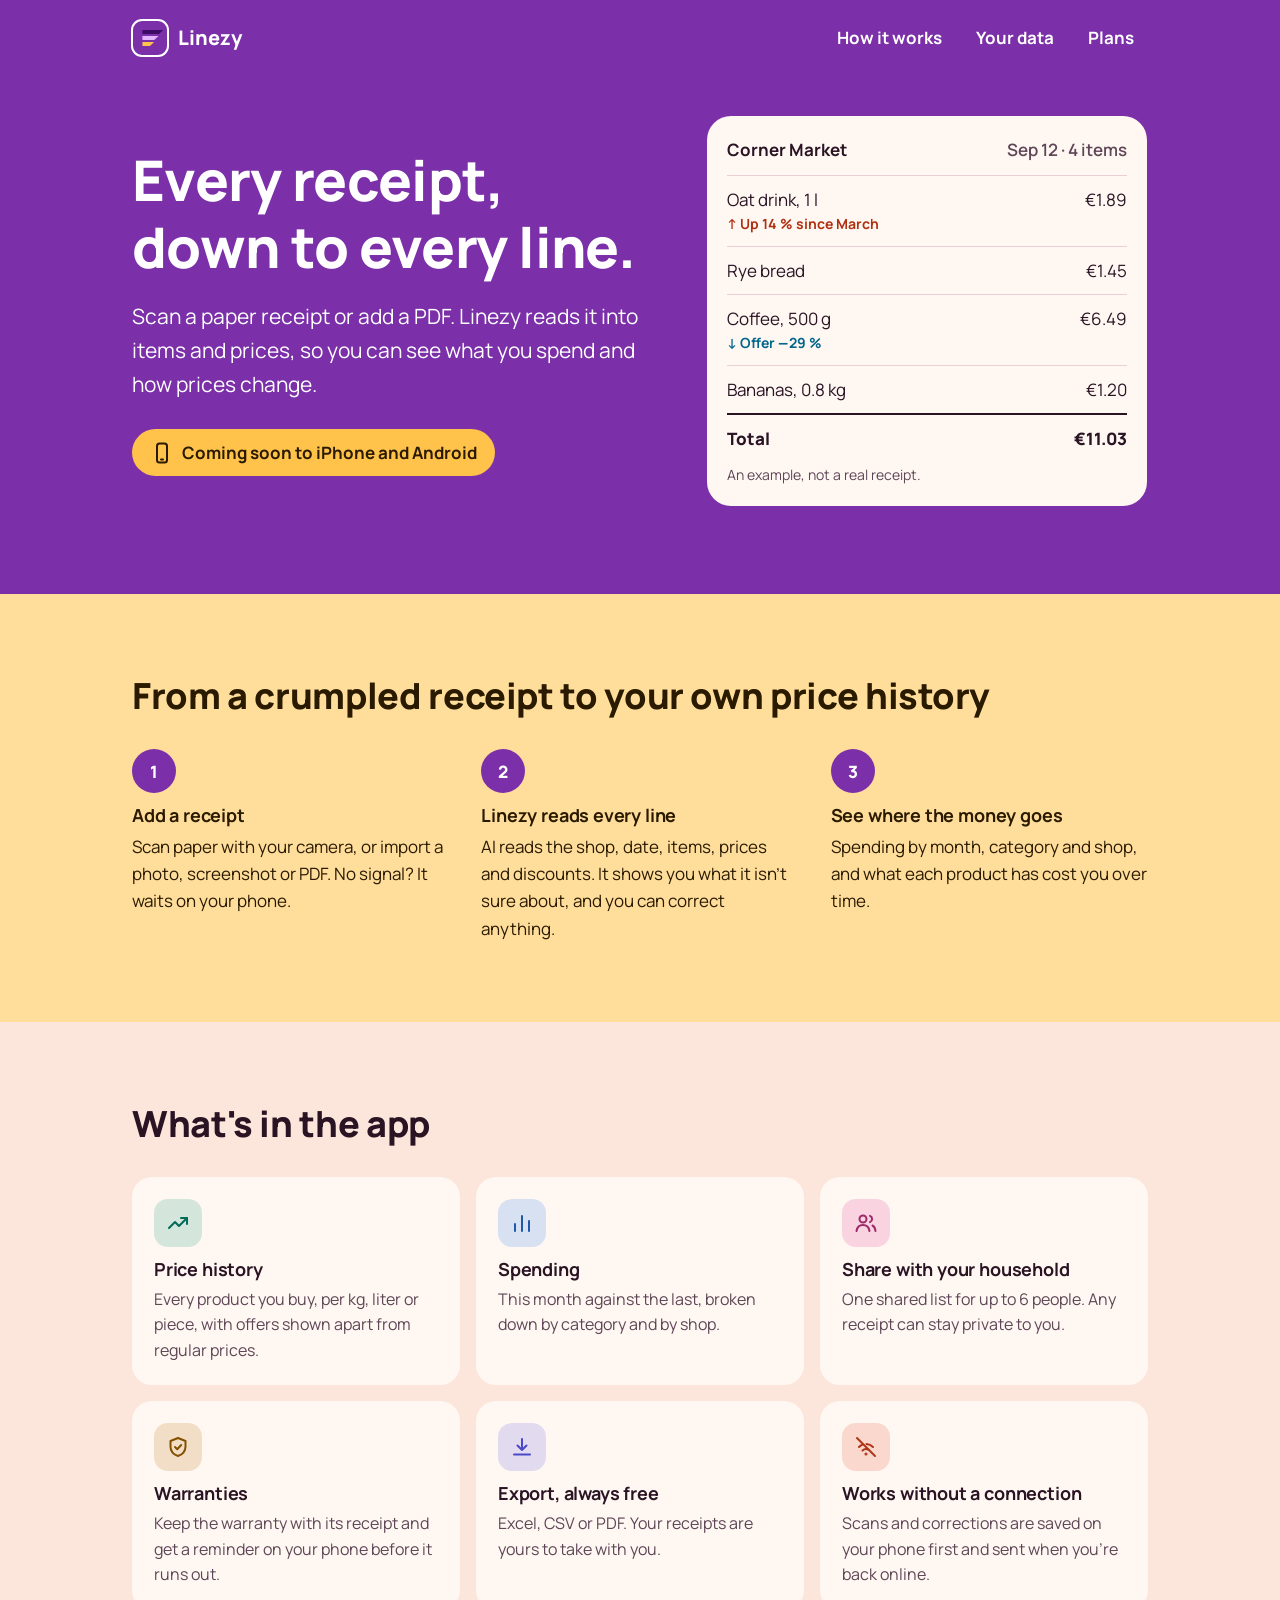
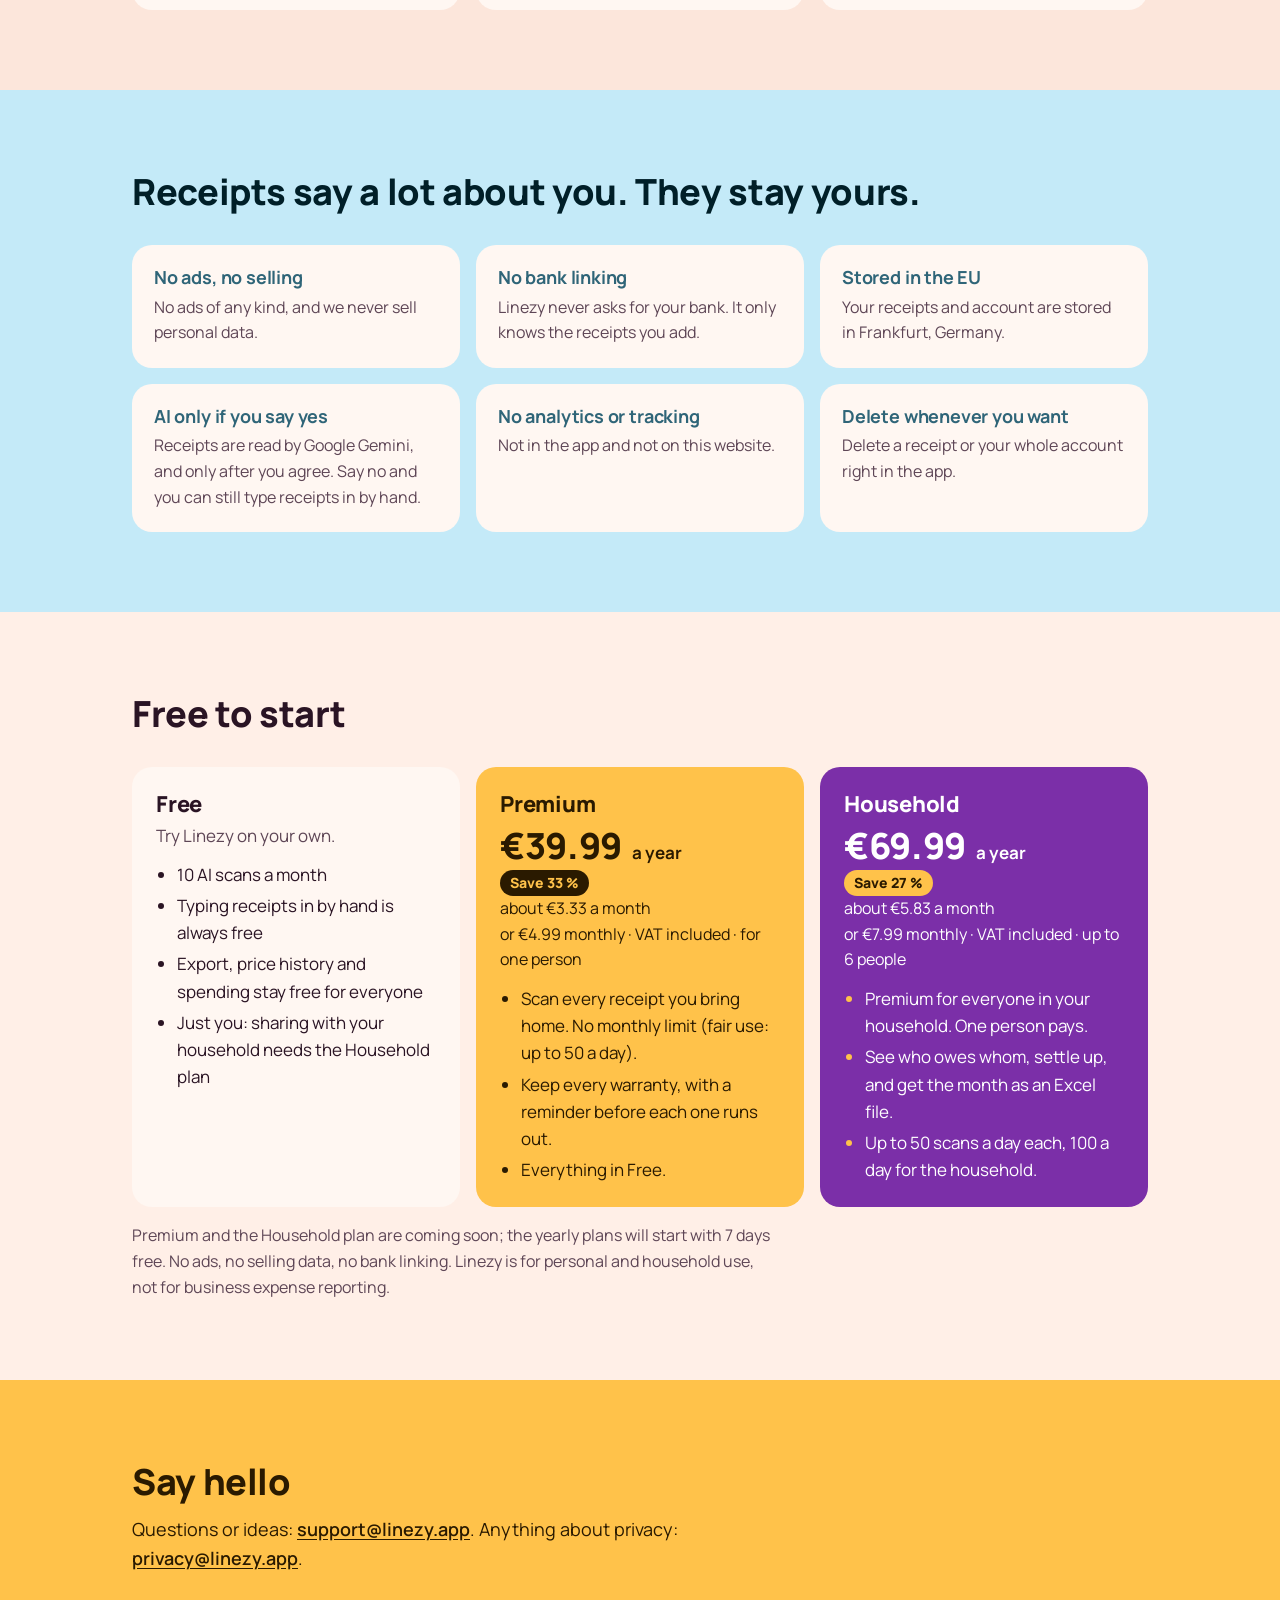
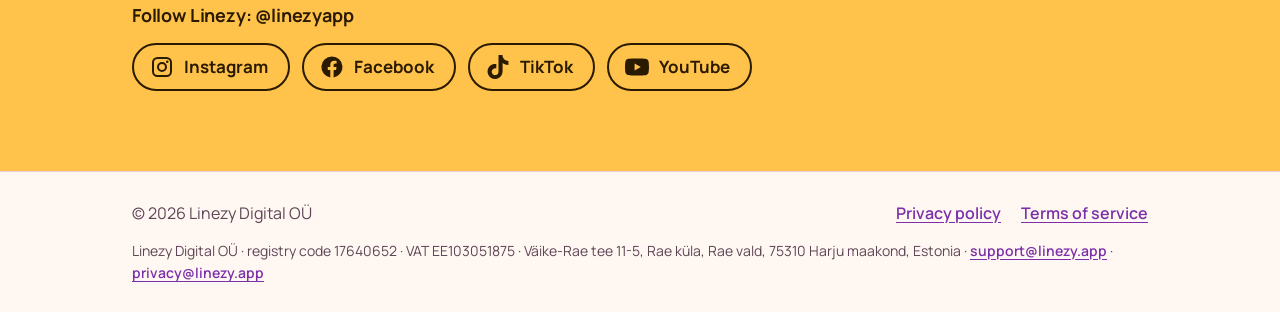
==== commit 3cace614: "Social links on the front page: Instagram, Facebook, TikTok, YouTube (@linezyapp) Plain links with i" ====
--- a/index.html
+++ b/index.html
@@ -10,7 +10,7 @@
 <title>Linezy: every receipt, down to every line</title>
 <meta name="description" content="Linezy reads your shop receipts into items and prices, so you can see what you spend and how prices change. No ads, no bank linking. Coming to iPhone and Android.">
 <link rel="icon" href="img/icon.svg" type="image/svg+xml">
-<link rel="stylesheet" href="style.css">
+<link rel="stylesheet" href="style.css?v=20261127">
 </head>
 <body>
 <a class="skip" href="#main">Skip to content</a>
@@ -156,6 +156,21 @@
     <div class="wrap">
       <h2 id="contact-h">Say hello</h2>
       <p class="section-lead">Questions or ideas: <a href="mailto:support@linezy.app">support@linezy.app</a>. Anything about privacy: <a href="mailto:privacy@linezy.app">privacy@linezy.app</a>.</p>
+      <h3 class="social-h" id="social-h">Follow Linezy: @linezyapp</h3>
+      <ul class="social" aria-labelledby="social-h">
+        <li><a href="https://www.instagram.com/linezyapp/" rel="me noopener">
+          <svg class="logo" viewBox="0 0 24 24" aria-hidden="true"><path fill-rule="evenodd" d="M7.5 2h9A5.5 5.5 0 0 1 22 7.5v9a5.5 5.5 0 0 1-5.5 5.5h-9A5.5 5.5 0 0 1 2 16.5v-9A5.5 5.5 0 0 1 7.5 2zm0 2A3.5 3.5 0 0 0 4 7.5v9A3.5 3.5 0 0 0 7.5 20h9a3.5 3.5 0 0 0 3.5-3.5v-9A3.5 3.5 0 0 0 16.5 4zM12 7a5 5 0 1 1 0 10 5 5 0 0 1 0-10zm0 2a3 3 0 1 0 0 6 3 3 0 0 0 0-6zm5.25-3.5a1.25 1.25 0 1 1 0 2.5 1.25 1.25 0 0 1 0-2.5z"/></svg>
+          Instagram</a></li>
+        <li><a href="https://www.facebook.com/linezyapp" rel="me noopener">
+          <svg class="logo" viewBox="0 0 24 24" aria-hidden="true"><path fill-rule="evenodd" d="M12 1.5a10.5 10.5 0 0 1 1.6 20.88V15h2.45l.45-3H13.6v-1.9c0-.85.4-1.6 1.7-1.6h1.3V5.95s-1.2-.2-2.35-.2c-2.4 0-3.95 1.45-3.95 4.1V12H7.75v3h2.55v7.38A10.5 10.5 0 0 1 12 1.5z"/></svg>
+          Facebook</a></li>
+        <li><a href="https://www.tiktok.com/@linezyapp" rel="me noopener">
+          <svg class="logo" viewBox="0 0 24 24" aria-hidden="true"><path d="M12.53.02c1.31-.02 2.61-.01 3.91-.02.08 1.53.63 3.09 1.75 4.17 1.12 1.11 2.7 1.62 4.24 1.79v4.03c-1.44-.05-2.89-.35-4.2-.97-.57-.26-1.1-.59-1.62-.93-.01 2.92.01 5.84-.02 8.75-.08 1.4-.54 2.79-1.35 3.94-1.31 1.92-3.58 3.17-5.91 3.21-1.43.08-2.86-.31-4.08-1.03-2.02-1.19-3.44-3.37-3.65-5.71-.02-.5-.03-1-.01-1.49.18-1.9 1.12-3.72 2.58-4.96 1.66-1.44 3.98-2.13 6.15-1.72.02 1.48-.04 2.96-.04 4.44-.99-.32-2.15-.23-3.02.37-.63.41-1.11 1.04-1.36 1.75-.21.51-.15 1.07-.14 1.61.24 1.64 1.82 3.02 3.5 2.87 1.12-.01 2.19-.66 2.77-1.61.19-.33.4-.67.41-1.06.1-1.79.06-3.57.07-5.36.01-4.03-.01-8.05.02-12.07z"/></svg>
+          TikTok</a></li>
+        <li><a href="https://www.youtube.com/@linezyapp" rel="me noopener">
+          <svg class="logo" viewBox="0 0 24 24" aria-hidden="true"><path fill-rule="evenodd" d="M23.5 6.2a3 3 0 0 0-2.1-2.1C19.5 3.6 12 3.6 12 3.6s-7.5 0-9.4.5A3 3 0 0 0 .5 6.2C0 8.1 0 12 0 12s0 3.9.5 5.8a3 3 0 0 0 2.1 2.1c1.9.5 9.4.5 9.4.5s7.5 0 9.4-.5a3 3 0 0 0 2.1-2.1c.5-1.9.5-5.8.5-5.8s0-3.9-.5-5.8zM9.6 15.6V8.4l6.2 3.6z"/></svg>
+          YouTube</a></li>
+      </ul>
     </div>
   </section>
 </main>
--- a/style.css
+++ b/style.css
@@ -381,3 +381,20 @@
 .site-nav .lang ul a:focus-visible { outline-color: var(--primary); }
 @media (max-width: 480px) { .lang ul { right: auto; left: 0; } }
 
+
+/* Social links in the "Say hello" band: plain links, nothing loads from the platforms until a click. */
+.social-h { margin-top: 32px; }
+.social { list-style: none; margin: 16px 0 0; padding: 0; display: flex; flex-wrap: wrap; gap: 12px; }
+.social a {
+  display: inline-flex;
+  align-items: center;
+  gap: 10px;
+  min-height: 48px;
+  padding: 8px 20px 8px 16px;
+  border: 2px solid currentColor;
+  border-radius: 999px;
+  text-decoration: none;
+  font-weight: 700;
+}
+.social a:hover { background: var(--on-accent); color: var(--accent); }
+.social .logo { width: 24px; height: 24px; flex: none; fill: currentColor; }
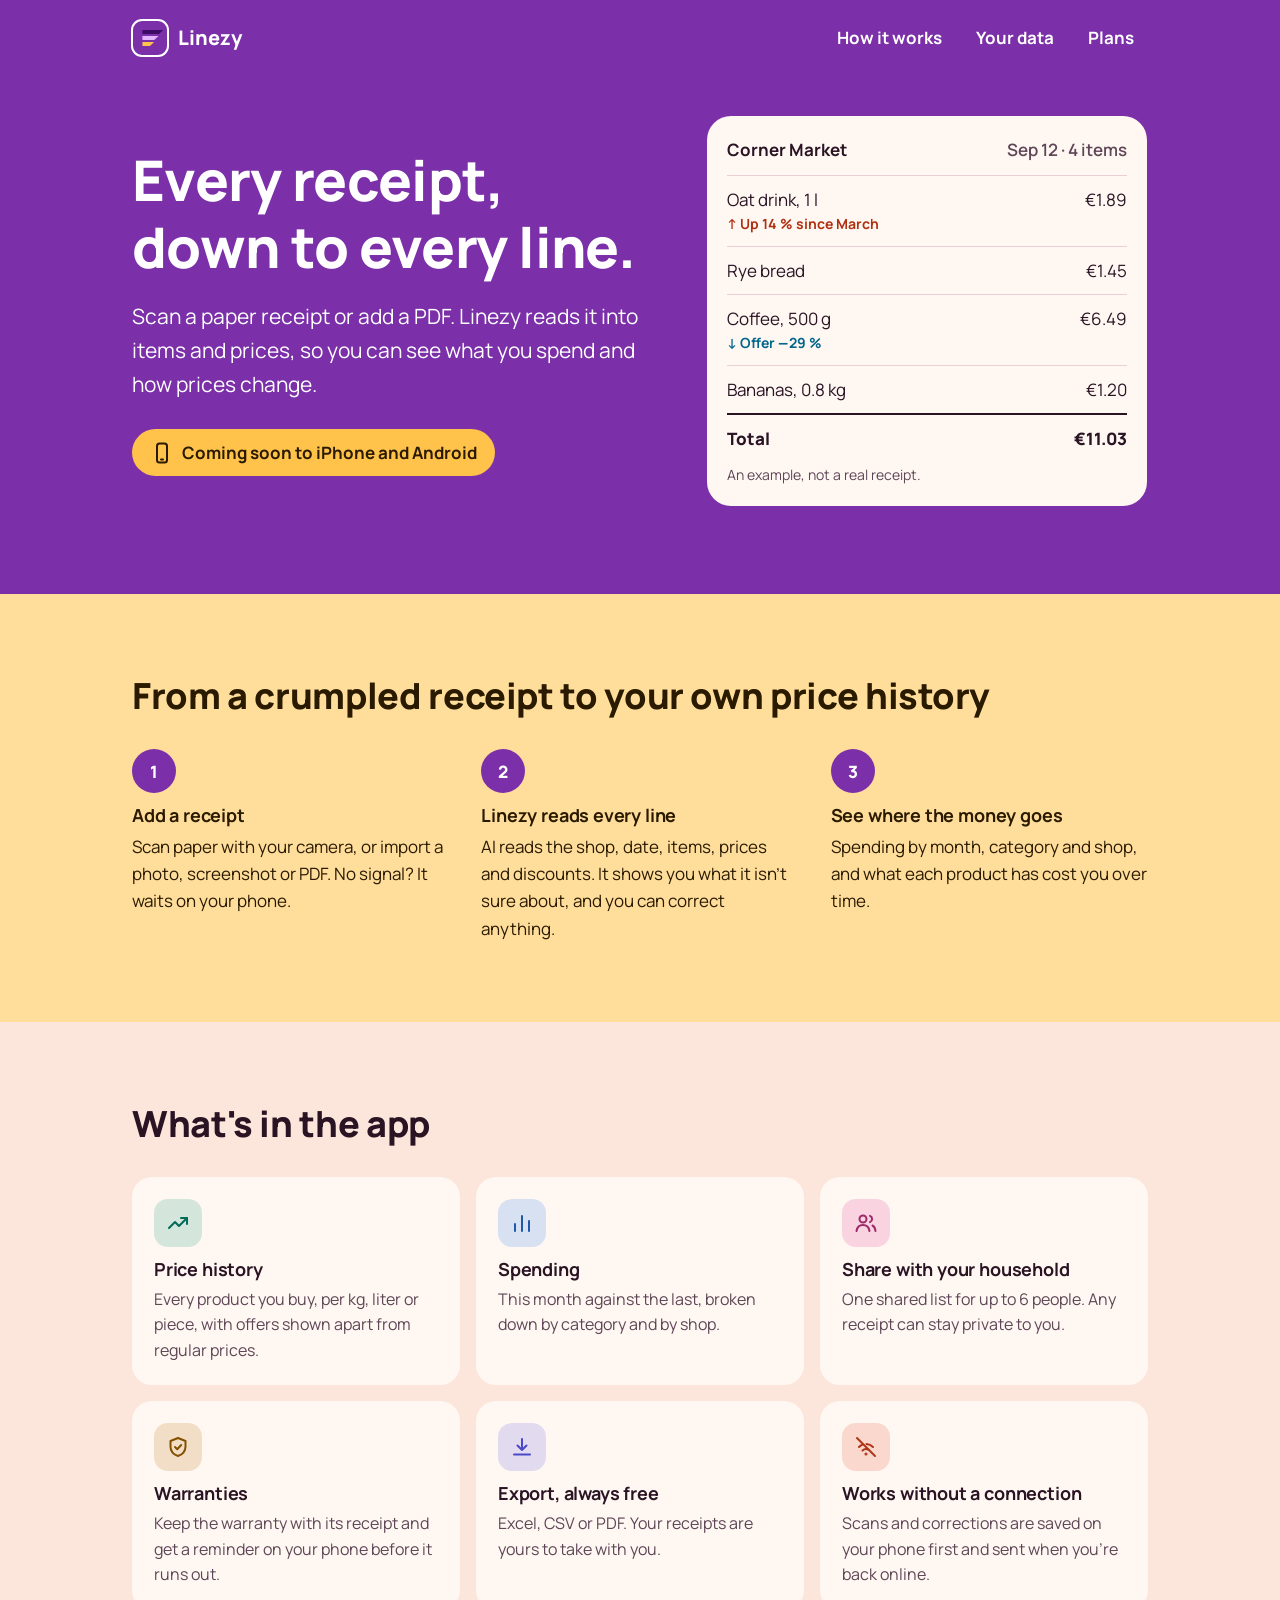
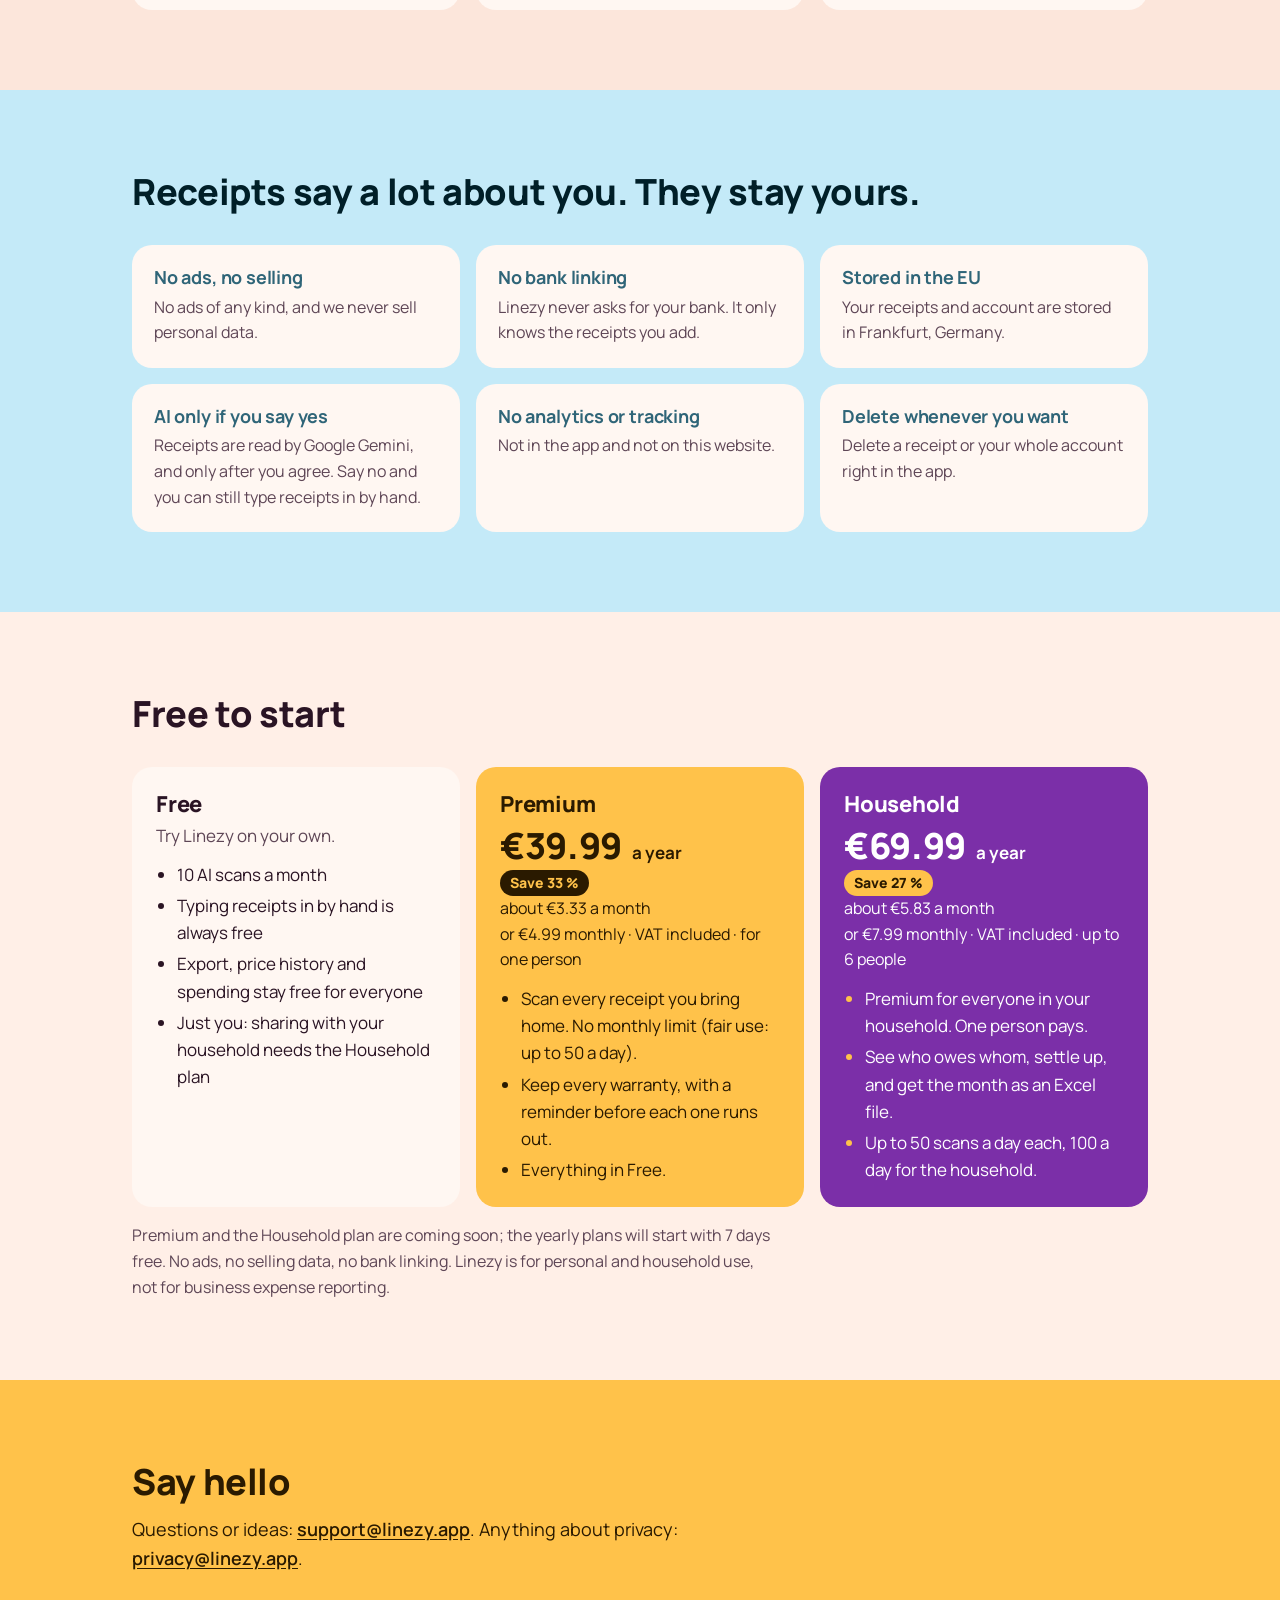
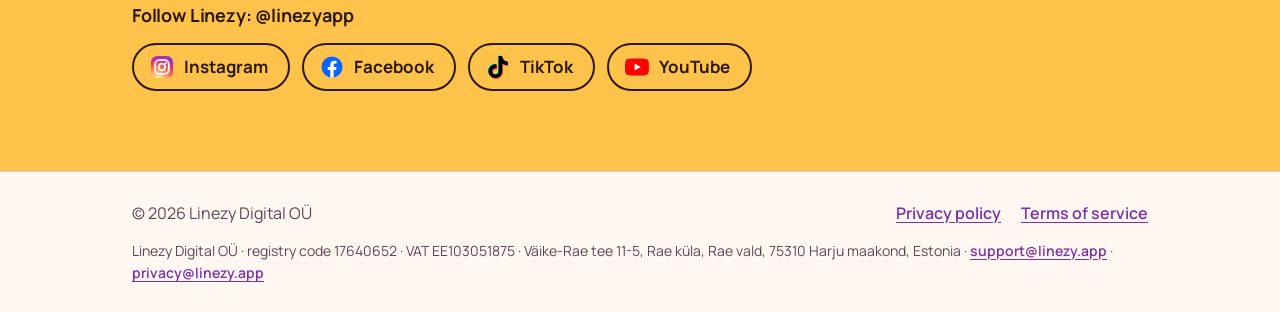
==== commit 04f94046: "Social logos in their brand colours Instagram gradient tile, Facebook blue, TikTok with its cyan and" ====
--- a/index.html
+++ b/index.html
@@ -159,16 +159,16 @@
       <h3 class="social-h" id="social-h">Follow Linezy: @linezyapp</h3>
       <ul class="social" aria-labelledby="social-h">
         <li><a href="https://www.instagram.com/linezyapp/" rel="me noopener">
-          <svg class="logo" viewBox="0 0 24 24" aria-hidden="true"><path fill-rule="evenodd" d="M7.5 2h9A5.5 5.5 0 0 1 22 7.5v9a5.5 5.5 0 0 1-5.5 5.5h-9A5.5 5.5 0 0 1 2 16.5v-9A5.5 5.5 0 0 1 7.5 2zm0 2A3.5 3.5 0 0 0 4 7.5v9A3.5 3.5 0 0 0 7.5 20h9a3.5 3.5 0 0 0 3.5-3.5v-9A3.5 3.5 0 0 0 16.5 4zM12 7a5 5 0 1 1 0 10 5 5 0 0 1 0-10zm0 2a3 3 0 1 0 0 6 3 3 0 0 0 0-6zm5.25-3.5a1.25 1.25 0 1 1 0 2.5 1.25 1.25 0 0 1 0-2.5z"/></svg>
+          <svg class="logo" viewBox="0 0 24 24" aria-hidden="true"><defs><radialGradient id="ig-grad" cx="0.3" cy="1.07" r="1.5"><stop offset="0" stop-color="#fdf497"/><stop offset="0.05" stop-color="#fdf497"/><stop offset="0.45" stop-color="#fd5949"/><stop offset="0.6" stop-color="#d6249f"/><stop offset="0.9" stop-color="#285aeb"/></radialGradient></defs><rect x="1" y="1" width="22" height="22" rx="6.2" fill="url(#ig-grad)"/><rect x="5.2" y="5.2" width="13.6" height="13.6" rx="4" fill="none" stroke="#fff" stroke-width="1.8"/><circle cx="12" cy="12" r="3.3" fill="none" stroke="#fff" stroke-width="1.8"/><circle cx="15.9" cy="8.1" r="1" fill="#fff"/></svg>
           Instagram</a></li>
         <li><a href="https://www.facebook.com/linezyapp" rel="me noopener">
-          <svg class="logo" viewBox="0 0 24 24" aria-hidden="true"><path fill-rule="evenodd" d="M12 1.5a10.5 10.5 0 0 1 1.6 20.88V15h2.45l.45-3H13.6v-1.9c0-.85.4-1.6 1.7-1.6h1.3V5.95s-1.2-.2-2.35-.2c-2.4 0-3.95 1.45-3.95 4.1V12H7.75v3h2.55v7.38A10.5 10.5 0 0 1 12 1.5z"/></svg>
+          <svg class="logo" viewBox="0 0 24 24" aria-hidden="true"><circle cx="12" cy="12" r="10.5" fill="#0866ff"/><path fill="#fff" d="M10.3 22.38V15H7.75v-3h2.55V9.85c0-2.65 1.55-4.1 3.95-4.1 1.15 0 2.35.2 2.35.2V8.5h-1.3c-1.3 0-1.7.75-1.7 1.6V12h2.9l-.45 3H13.6v7.38A10.5 10.5 0 0 1 10.3 22.38z"/></svg>
           Facebook</a></li>
         <li><a href="https://www.tiktok.com/@linezyapp" rel="me noopener">
-          <svg class="logo" viewBox="0 0 24 24" aria-hidden="true"><path d="M12.53.02c1.31-.02 2.61-.01 3.91-.02.08 1.53.63 3.09 1.75 4.17 1.12 1.11 2.7 1.62 4.24 1.79v4.03c-1.44-.05-2.89-.35-4.2-.97-.57-.26-1.1-.59-1.62-.93-.01 2.92.01 5.84-.02 8.75-.08 1.4-.54 2.79-1.35 3.94-1.31 1.92-3.58 3.17-5.91 3.21-1.43.08-2.86-.31-4.08-1.03-2.02-1.19-3.44-3.37-3.65-5.71-.02-.5-.03-1-.01-1.49.18-1.9 1.12-3.72 2.58-4.96 1.66-1.44 3.98-2.13 6.15-1.72.02 1.48-.04 2.96-.04 4.44-.99-.32-2.15-.23-3.02.37-.63.41-1.11 1.04-1.36 1.75-.21.51-.15 1.07-.14 1.61.24 1.64 1.82 3.02 3.5 2.87 1.12-.01 2.19-.66 2.77-1.61.19-.33.4-.67.41-1.06.1-1.79.06-3.57.07-5.36.01-4.03-.01-8.05.02-12.07z"/></svg>
+          <svg class="logo" viewBox="-1 -1 26 26" aria-hidden="true"><path fill="#25f4ee" transform="translate(-.7 -.7)" d="M12.53.02c1.31-.02 2.61-.01 3.91-.02.08 1.53.63 3.09 1.75 4.17 1.12 1.11 2.7 1.62 4.24 1.79v4.03c-1.44-.05-2.89-.35-4.2-.97-.57-.26-1.1-.59-1.62-.93-.01 2.92.01 5.84-.02 8.75-.08 1.4-.54 2.79-1.35 3.94-1.31 1.92-3.58 3.17-5.91 3.21-1.43.08-2.86-.31-4.08-1.03-2.02-1.19-3.44-3.37-3.65-5.71-.02-.5-.03-1-.01-1.49.18-1.9 1.12-3.72 2.58-4.96 1.66-1.44 3.98-2.13 6.15-1.72.02 1.48-.04 2.96-.04 4.44-.99-.32-2.15-.23-3.02.37-.63.41-1.11 1.04-1.36 1.75-.21.51-.15 1.07-.14 1.61.24 1.64 1.82 3.02 3.5 2.87 1.12-.01 2.19-.66 2.77-1.61.19-.33.4-.67.41-1.06.1-1.79.06-3.57.07-5.36.01-4.03-.01-8.05.02-12.07z"/><path fill="#fe2c55" transform="translate(.7 .7)" d="M12.53.02c1.31-.02 2.61-.01 3.91-.02.08 1.53.63 3.09 1.75 4.17 1.12 1.11 2.7 1.62 4.24 1.79v4.03c-1.44-.05-2.89-.35-4.2-.97-.57-.26-1.1-.59-1.62-.93-.01 2.92.01 5.84-.02 8.75-.08 1.4-.54 2.79-1.35 3.94-1.31 1.92-3.58 3.17-5.91 3.21-1.43.08-2.86-.31-4.08-1.03-2.02-1.19-3.44-3.37-3.65-5.71-.02-.5-.03-1-.01-1.49.18-1.9 1.12-3.72 2.58-4.96 1.66-1.44 3.98-2.13 6.15-1.72.02 1.48-.04 2.96-.04 4.44-.99-.32-2.15-.23-3.02.37-.63.41-1.11 1.04-1.36 1.75-.21.51-.15 1.07-.14 1.61.24 1.64 1.82 3.02 3.5 2.87 1.12-.01 2.19-.66 2.77-1.61.19-.33.4-.67.41-1.06.1-1.79.06-3.57.07-5.36.01-4.03-.01-8.05.02-12.07z"/><path fill="#000" d="M12.53.02c1.31-.02 2.61-.01 3.91-.02.08 1.53.63 3.09 1.75 4.17 1.12 1.11 2.7 1.62 4.24 1.79v4.03c-1.44-.05-2.89-.35-4.2-.97-.57-.26-1.1-.59-1.62-.93-.01 2.92.01 5.84-.02 8.75-.08 1.4-.54 2.79-1.35 3.94-1.31 1.92-3.58 3.17-5.91 3.21-1.43.08-2.86-.31-4.08-1.03-2.02-1.19-3.44-3.37-3.65-5.71-.02-.5-.03-1-.01-1.49.18-1.9 1.12-3.72 2.58-4.96 1.66-1.44 3.98-2.13 6.15-1.72.02 1.48-.04 2.96-.04 4.44-.99-.32-2.15-.23-3.02.37-.63.41-1.11 1.04-1.36 1.75-.21.51-.15 1.07-.14 1.61.24 1.64 1.82 3.02 3.5 2.87 1.12-.01 2.19-.66 2.77-1.61.19-.33.4-.67.41-1.06.1-1.79.06-3.57.07-5.36.01-4.03-.01-8.05.02-12.07z"/></svg>
           TikTok</a></li>
         <li><a href="https://www.youtube.com/@linezyapp" rel="me noopener">
-          <svg class="logo" viewBox="0 0 24 24" aria-hidden="true"><path fill-rule="evenodd" d="M23.5 6.2a3 3 0 0 0-2.1-2.1C19.5 3.6 12 3.6 12 3.6s-7.5 0-9.4.5A3 3 0 0 0 .5 6.2C0 8.1 0 12 0 12s0 3.9.5 5.8a3 3 0 0 0 2.1 2.1c1.9.5 9.4.5 9.4.5s7.5 0 9.4-.5a3 3 0 0 0 2.1-2.1c.5-1.9.5-5.8.5-5.8s0-3.9-.5-5.8zM9.6 15.6V8.4l6.2 3.6z"/></svg>
+          <svg class="logo" viewBox="0 0 24 24" aria-hidden="true"><path fill="#ff0000" d="M23.5 6.2a3 3 0 0 0-2.1-2.1C19.5 3.6 12 3.6 12 3.6s-7.5 0-9.4.5A3 3 0 0 0 .5 6.2C0 8.1 0 12 0 12s0 3.9.5 5.8a3 3 0 0 0 2.1 2.1c1.9.5 9.4.5 9.4.5s7.5 0 9.4-.5a3 3 0 0 0 2.1-2.1c.5-1.9.5-5.8.5-5.8s0-3.9-.5-5.8z"/><path fill="#fff" d="M9.6 15.6V8.4l6.2 3.6z"/></svg>
           YouTube</a></li>
       </ul>
     </div>
--- a/style.css
+++ b/style.css
@@ -396,5 +396,6 @@
   text-decoration: none;
   font-weight: 700;
 }
-.social a:hover { background: var(--on-accent); color: var(--accent); }
-.social .logo { width: 24px; height: 24px; flex: none; fill: currentColor; }
+/* The logos keep their own brand colours, so the hover only lightens the button. */
+.social a:hover { background: rgb(255 255 255 / .55); }
+.social .logo { width: 24px; height: 24px; flex: none; }
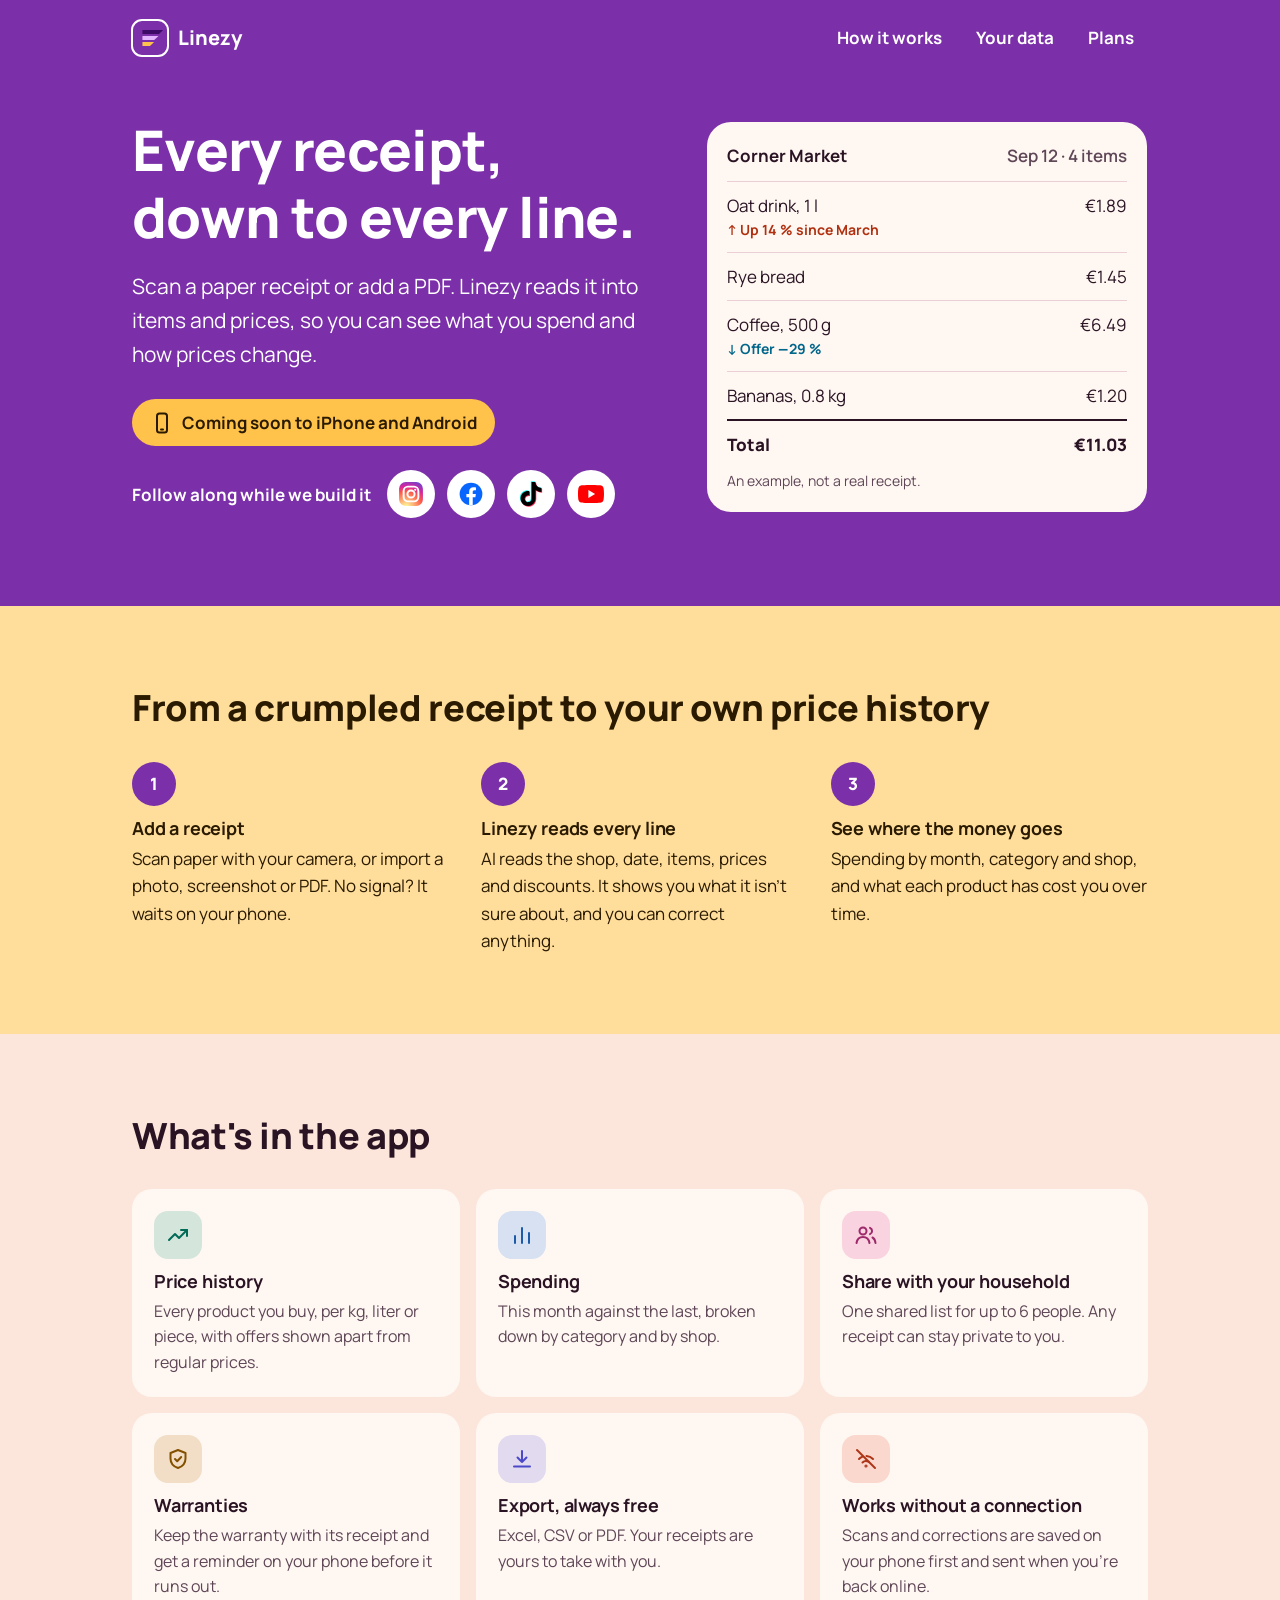
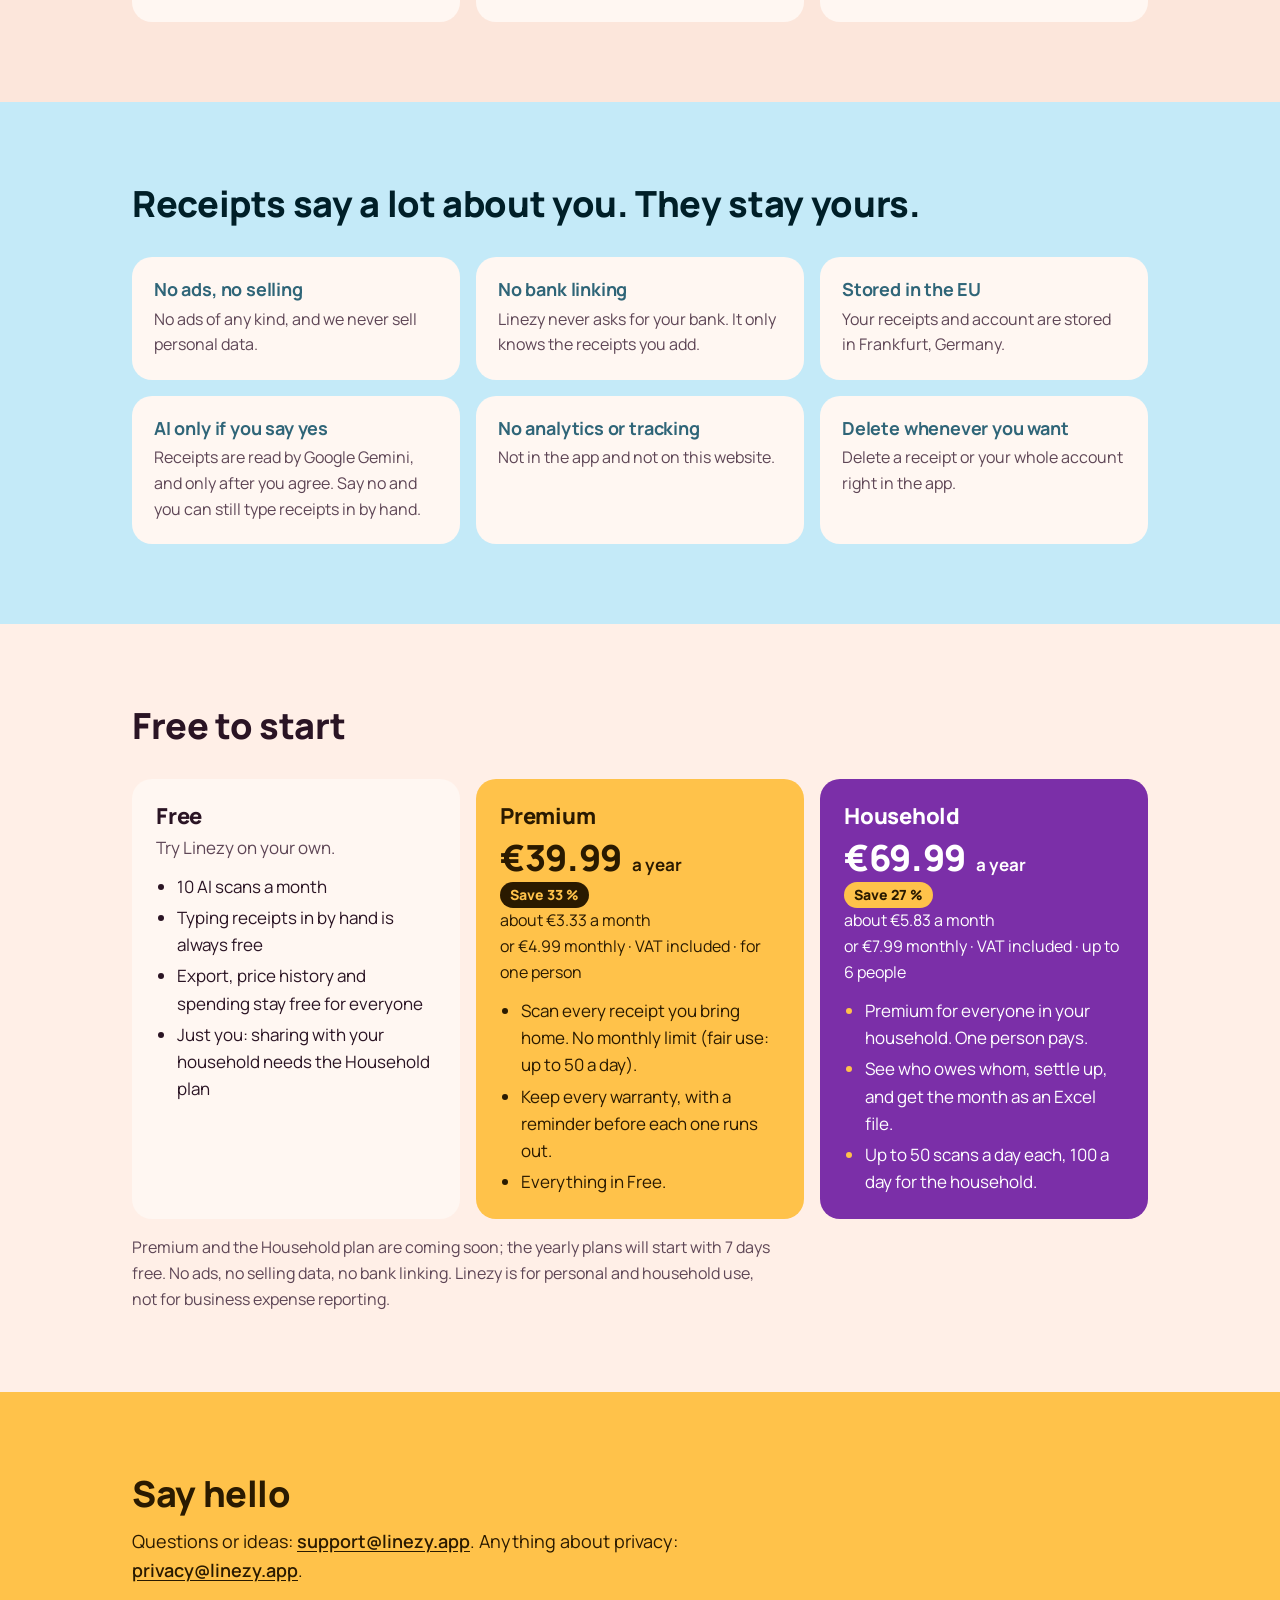
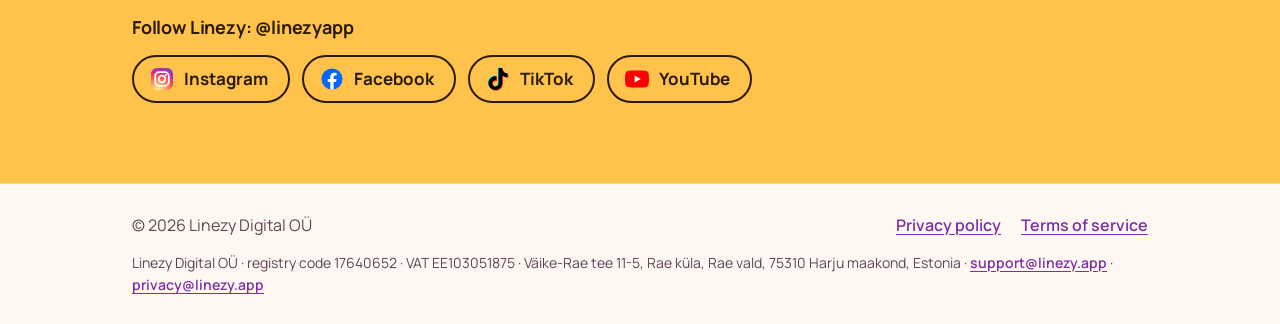
==== commit dacde188: "Social logos at the top of the front page as well "Follow along while we build it" with round logo b" ====
--- a/index.html
+++ b/index.html
@@ -35,6 +35,15 @@
           <svg class="ic" viewBox="0 0 24 24" aria-hidden="true"><rect x="7" y="2.5" width="10" height="19" rx="2.5"/><path d="M11 18.5h2"/></svg>
           Coming soon to iPhone and Android
         </p>
+        <div class="hero-social">
+          <p id="hero-social-h">Follow along while we build it</p>
+          <ul aria-labelledby="hero-social-h">
+          <li><a href="https://www.instagram.com/linezyapp/" rel="me noopener" aria-label="Linezy on Instagram"><svg class="logo" viewBox="0 0 24 24" aria-hidden="true"><defs><radialGradient id="ig-grad-top" cx="0.3" cy="1.07" r="1.5"><stop offset="0" stop-color="#fdf497"/><stop offset="0.05" stop-color="#fdf497"/><stop offset="0.45" stop-color="#fd5949"/><stop offset="0.6" stop-color="#d6249f"/><stop offset="0.9" stop-color="#285aeb"/></radialGradient></defs><rect x="1" y="1" width="22" height="22" rx="6.2" fill="url(#ig-grad-top)"/><rect x="5.2" y="5.2" width="13.6" height="13.6" rx="4" fill="none" stroke="#fff" stroke-width="1.8"/><circle cx="12" cy="12" r="3.3" fill="none" stroke="#fff" stroke-width="1.8"/><circle cx="15.9" cy="8.1" r="1" fill="#fff"/></svg></a></li>
+          <li><a href="https://www.facebook.com/linezyapp" rel="me noopener" aria-label="Linezy on Facebook"><svg class="logo" viewBox="0 0 24 24" aria-hidden="true"><circle cx="12" cy="12" r="10.5" fill="#0866ff"/><path fill="#fff" d="M10.3 22.38V15H7.75v-3h2.55V9.85c0-2.65 1.55-4.1 3.95-4.1 1.15 0 2.35.2 2.35.2V8.5h-1.3c-1.3 0-1.7.75-1.7 1.6V12h2.9l-.45 3H13.6v7.38A10.5 10.5 0 0 1 10.3 22.38z"/></svg></a></li>
+          <li><a href="https://www.tiktok.com/@linezyapp" rel="me noopener" aria-label="Linezy on TikTok"><svg class="logo" viewBox="-1 -1 26 26" aria-hidden="true"><path fill="#25f4ee" transform="translate(-.7 -.7)" d="M12.53.02c1.31-.02 2.61-.01 3.91-.02.08 1.53.63 3.09 1.75 4.17 1.12 1.11 2.7 1.62 4.24 1.79v4.03c-1.44-.05-2.89-.35-4.2-.97-.57-.26-1.1-.59-1.62-.93-.01 2.92.01 5.84-.02 8.75-.08 1.4-.54 2.79-1.35 3.94-1.31 1.92-3.58 3.17-5.91 3.21-1.43.08-2.86-.31-4.08-1.03-2.02-1.19-3.44-3.37-3.65-5.71-.02-.5-.03-1-.01-1.49.18-1.9 1.12-3.72 2.58-4.96 1.66-1.44 3.98-2.13 6.15-1.72.02 1.48-.04 2.96-.04 4.44-.99-.32-2.15-.23-3.02.37-.63.41-1.11 1.04-1.36 1.75-.21.51-.15 1.07-.14 1.61.24 1.64 1.82 3.02 3.5 2.87 1.12-.01 2.19-.66 2.77-1.61.19-.33.4-.67.41-1.06.1-1.79.06-3.57.07-5.36.01-4.03-.01-8.05.02-12.07z"/><path fill="#fe2c55" transform="translate(.7 .7)" d="M12.53.02c1.31-.02 2.61-.01 3.91-.02.08 1.53.63 3.09 1.75 4.17 1.12 1.11 2.7 1.62 4.24 1.79v4.03c-1.44-.05-2.89-.35-4.2-.97-.57-.26-1.1-.59-1.62-.93-.01 2.92.01 5.84-.02 8.75-.08 1.4-.54 2.79-1.35 3.94-1.31 1.92-3.58 3.17-5.91 3.21-1.43.08-2.86-.31-4.08-1.03-2.02-1.19-3.44-3.37-3.65-5.71-.02-.5-.03-1-.01-1.49.18-1.9 1.12-3.72 2.58-4.96 1.66-1.44 3.98-2.13 6.15-1.72.02 1.48-.04 2.96-.04 4.44-.99-.32-2.15-.23-3.02.37-.63.41-1.11 1.04-1.36 1.75-.21.51-.15 1.07-.14 1.61.24 1.64 1.82 3.02 3.5 2.87 1.12-.01 2.19-.66 2.77-1.61.19-.33.4-.67.41-1.06.1-1.79.06-3.57.07-5.36.01-4.03-.01-8.05.02-12.07z"/><path fill="#000" d="M12.53.02c1.31-.02 2.61-.01 3.91-.02.08 1.53.63 3.09 1.75 4.17 1.12 1.11 2.7 1.62 4.24 1.79v4.03c-1.44-.05-2.89-.35-4.2-.97-.57-.26-1.1-.59-1.62-.93-.01 2.92.01 5.84-.02 8.75-.08 1.4-.54 2.79-1.35 3.94-1.31 1.92-3.58 3.17-5.91 3.21-1.43.08-2.86-.31-4.08-1.03-2.02-1.19-3.44-3.37-3.65-5.71-.02-.5-.03-1-.01-1.49.18-1.9 1.12-3.72 2.58-4.96 1.66-1.44 3.98-2.13 6.15-1.72.02 1.48-.04 2.96-.04 4.44-.99-.32-2.15-.23-3.02.37-.63.41-1.11 1.04-1.36 1.75-.21.51-.15 1.07-.14 1.61.24 1.64 1.82 3.02 3.5 2.87 1.12-.01 2.19-.66 2.77-1.61.19-.33.4-.67.41-1.06.1-1.79.06-3.57.07-5.36.01-4.03-.01-8.05.02-12.07z"/></svg></a></li>
+          <li><a href="https://www.youtube.com/@linezyapp" rel="me noopener" aria-label="Linezy on YouTube"><svg class="logo" viewBox="0 0 24 24" aria-hidden="true"><path fill="#ff0000" d="M23.5 6.2a3 3 0 0 0-2.1-2.1C19.5 3.6 12 3.6 12 3.6s-7.5 0-9.4.5A3 3 0 0 0 .5 6.2C0 8.1 0 12 0 12s0 3.9.5 5.8a3 3 0 0 0 2.1 2.1c1.9.5 9.4.5 9.4.5s7.5 0 9.4-.5a3 3 0 0 0 2.1-2.1c.5-1.9.5-5.8.5-5.8s0-3.9-.5-5.8z"/><path fill="#fff" d="M9.6 15.6V8.4l6.2 3.6z"/></svg></a></li>
+          </ul>
+        </div>
       </div>
       <figure class="sample" role="img" aria-label="Example of a receipt read by Linezy: four items with prices, a price rise of 14 percent on one and an offer of 29 percent off on another.">
         <div class="sample-top"><span>Corner Market</span><span>Sep 12 · 4 items</span></div>
--- a/style.css
+++ b/style.css
@@ -399,3 +399,20 @@
 /* The logos keep their own brand colours, so the hover only lightens the button. */
 .social a:hover { background: rgb(255 255 255 / .55); }
 .social .logo { width: 24px; height: 24px; flex: none; }
+
+/* The same links at the top of the page, as round logo buttons on the plum hero. */
+.hero-social { display: flex; flex-wrap: wrap; align-items: center; gap: 12px 16px; margin-top: 24px; }
+.hero-social p { font-weight: 700; }
+.hero-social ul { list-style: none; margin: 0; padding: 0; display: flex; gap: 12px; }
+.hero-social a {
+  display: grid;
+  place-items: center;
+  width: 48px;
+  height: 48px;
+  border-radius: 50%;
+  background: var(--on-hero);
+  transition: transform .15s;
+}
+.hero-social a:hover { transform: scale(1.08); }
+.hero-social .logo { width: 26px; height: 26px; }
+@media (prefers-reduced-motion: reduce) { .hero-social a { transition: none; } }
